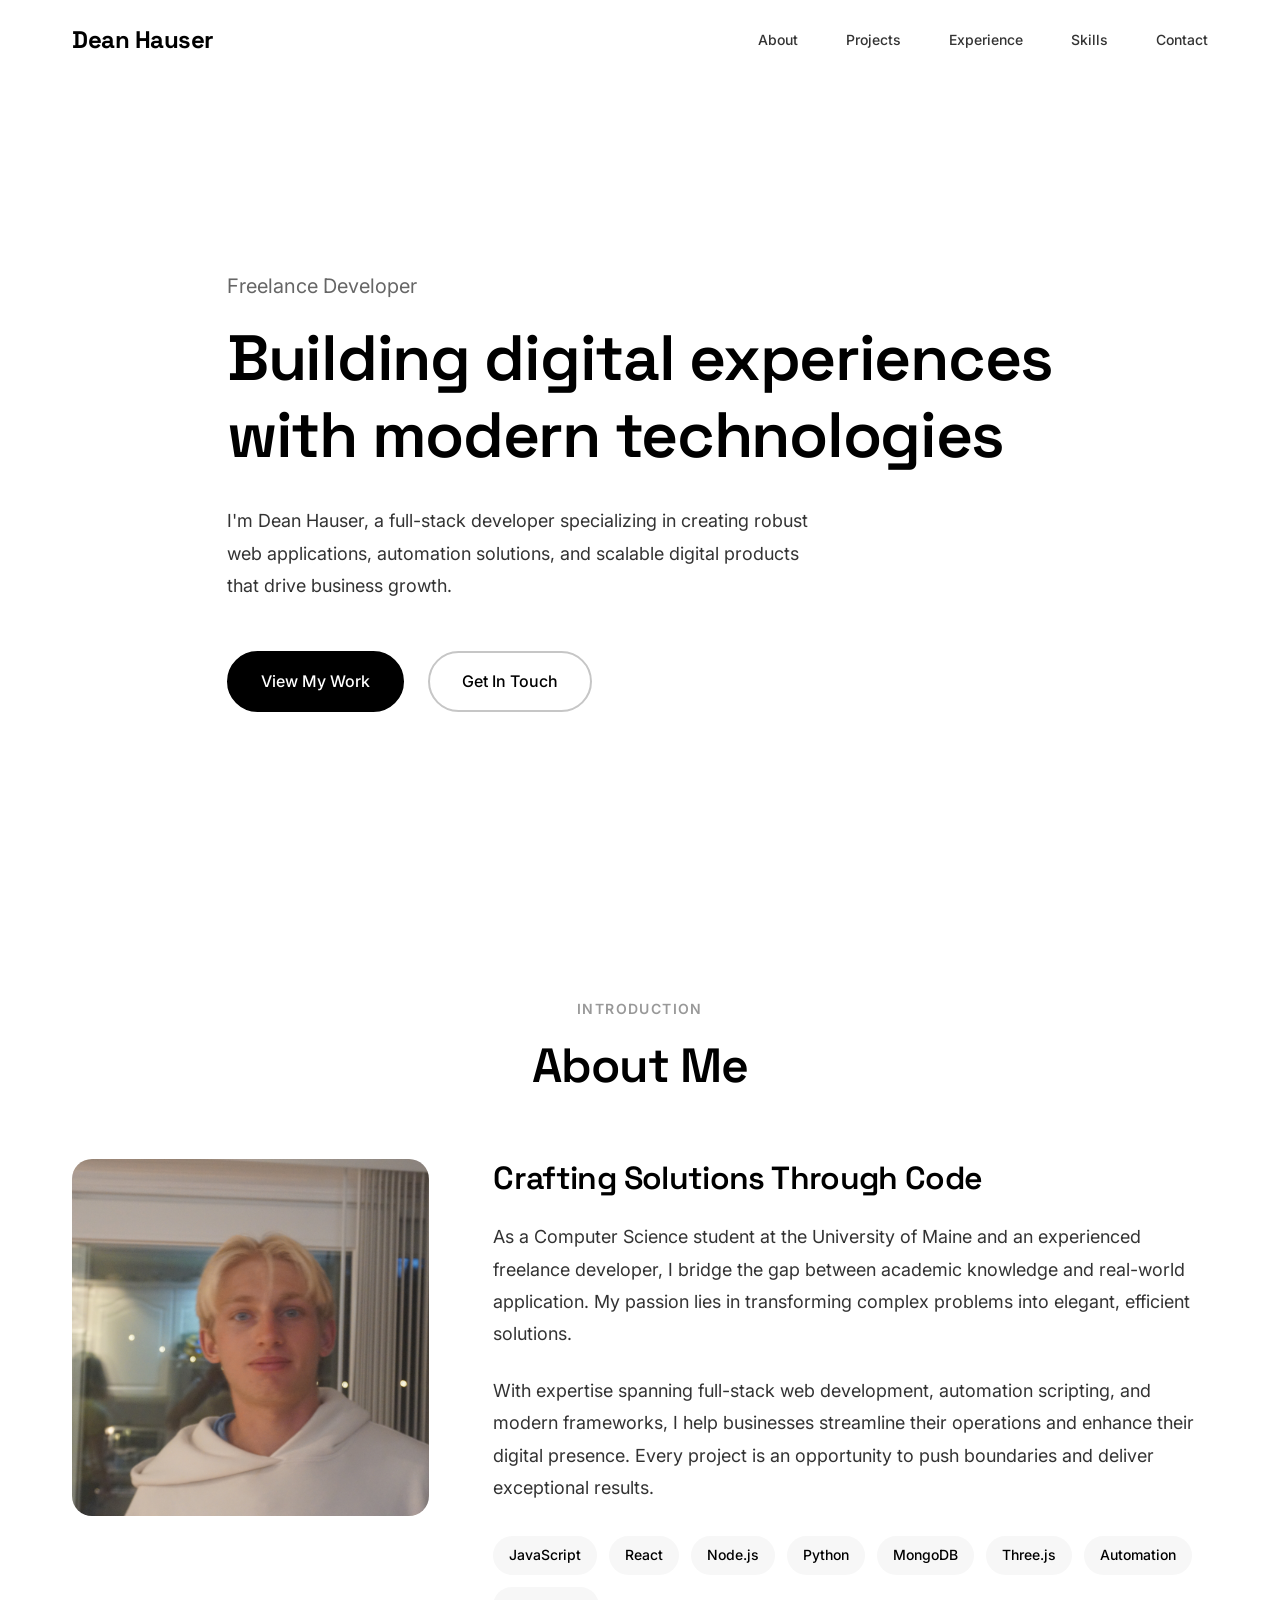
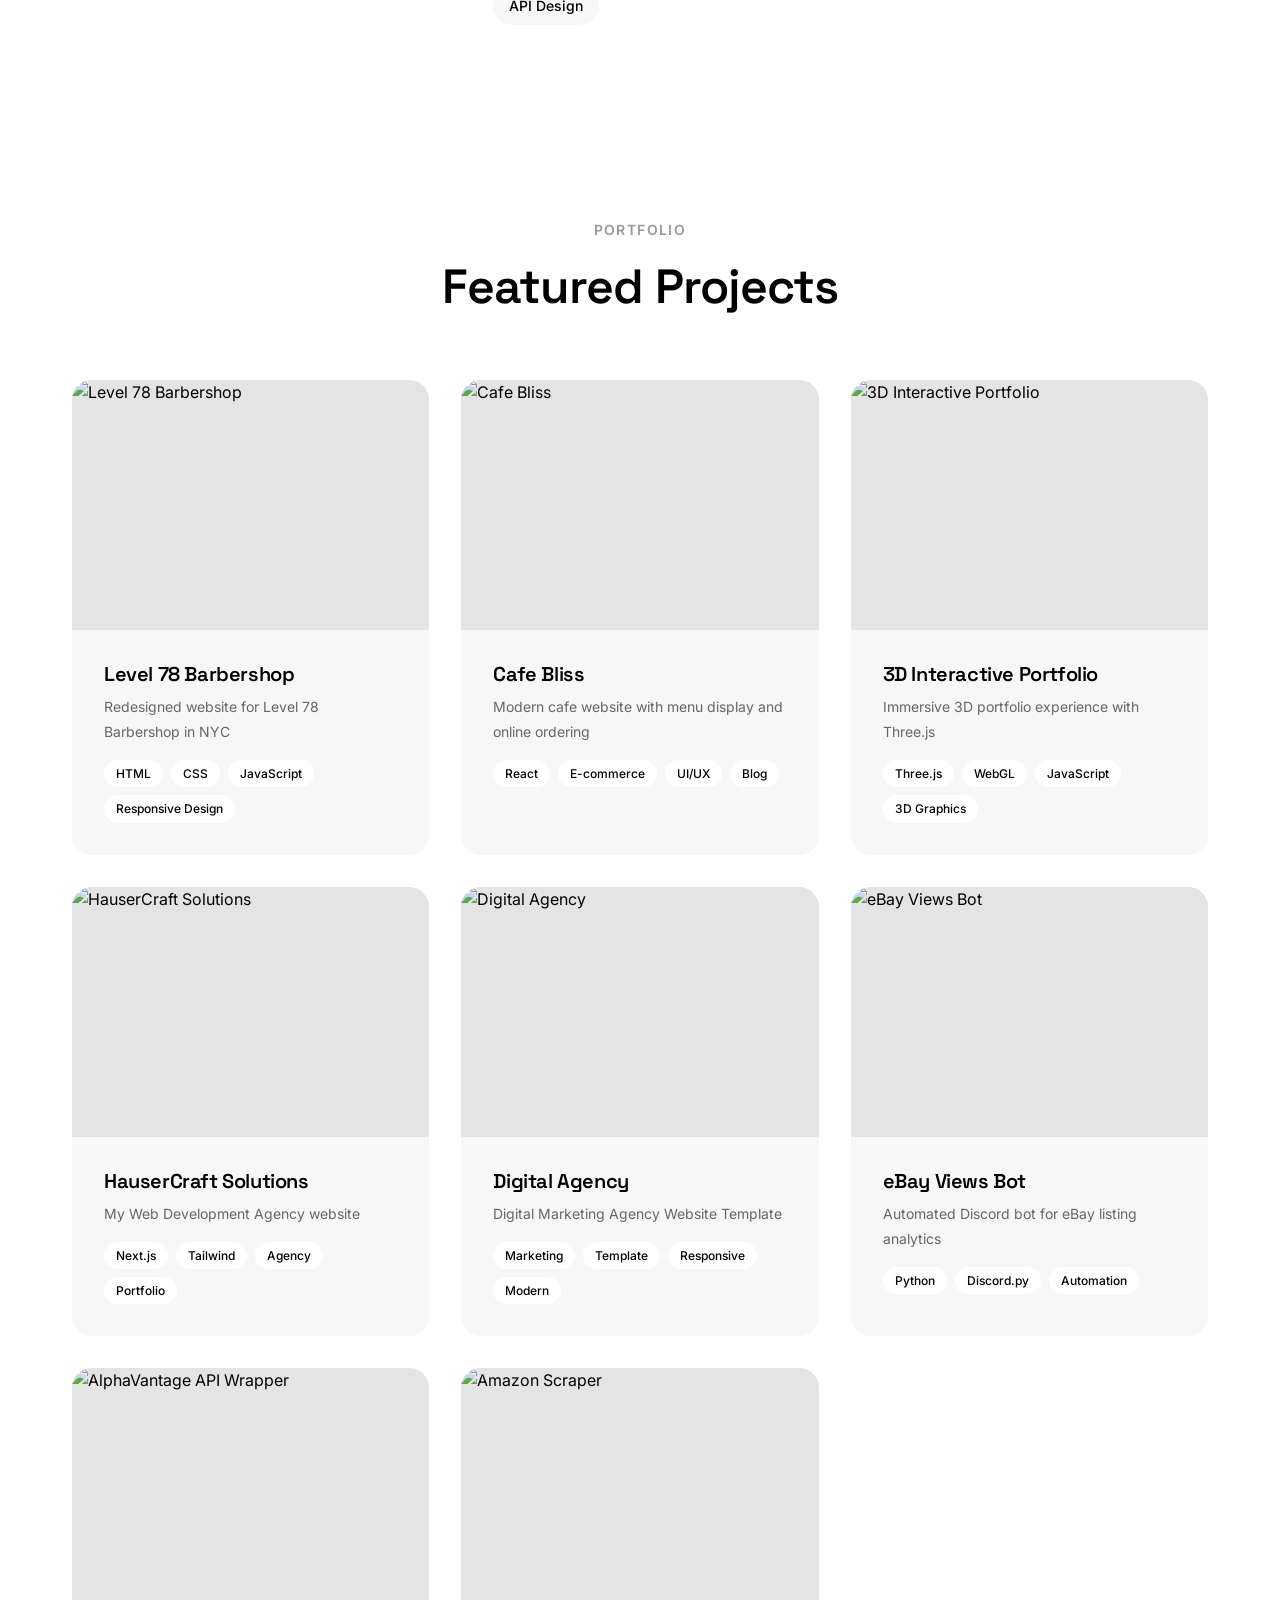
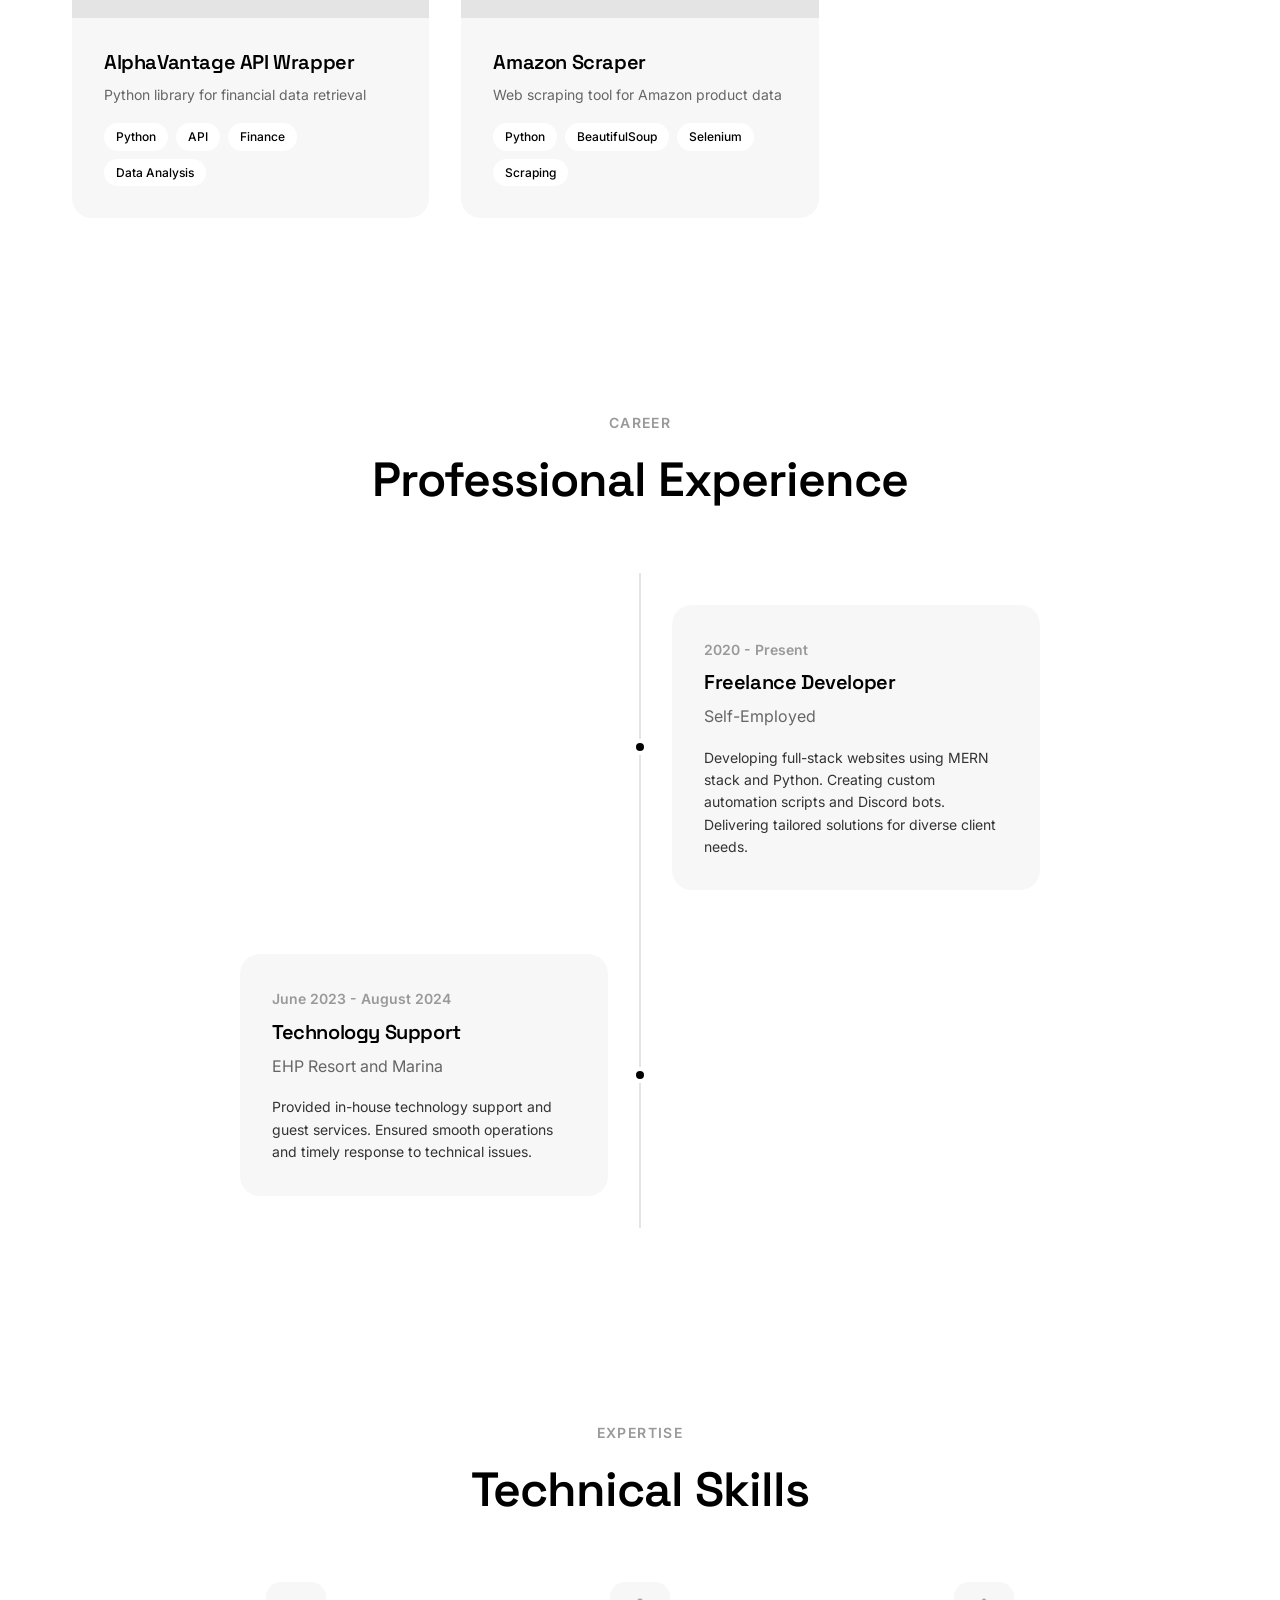
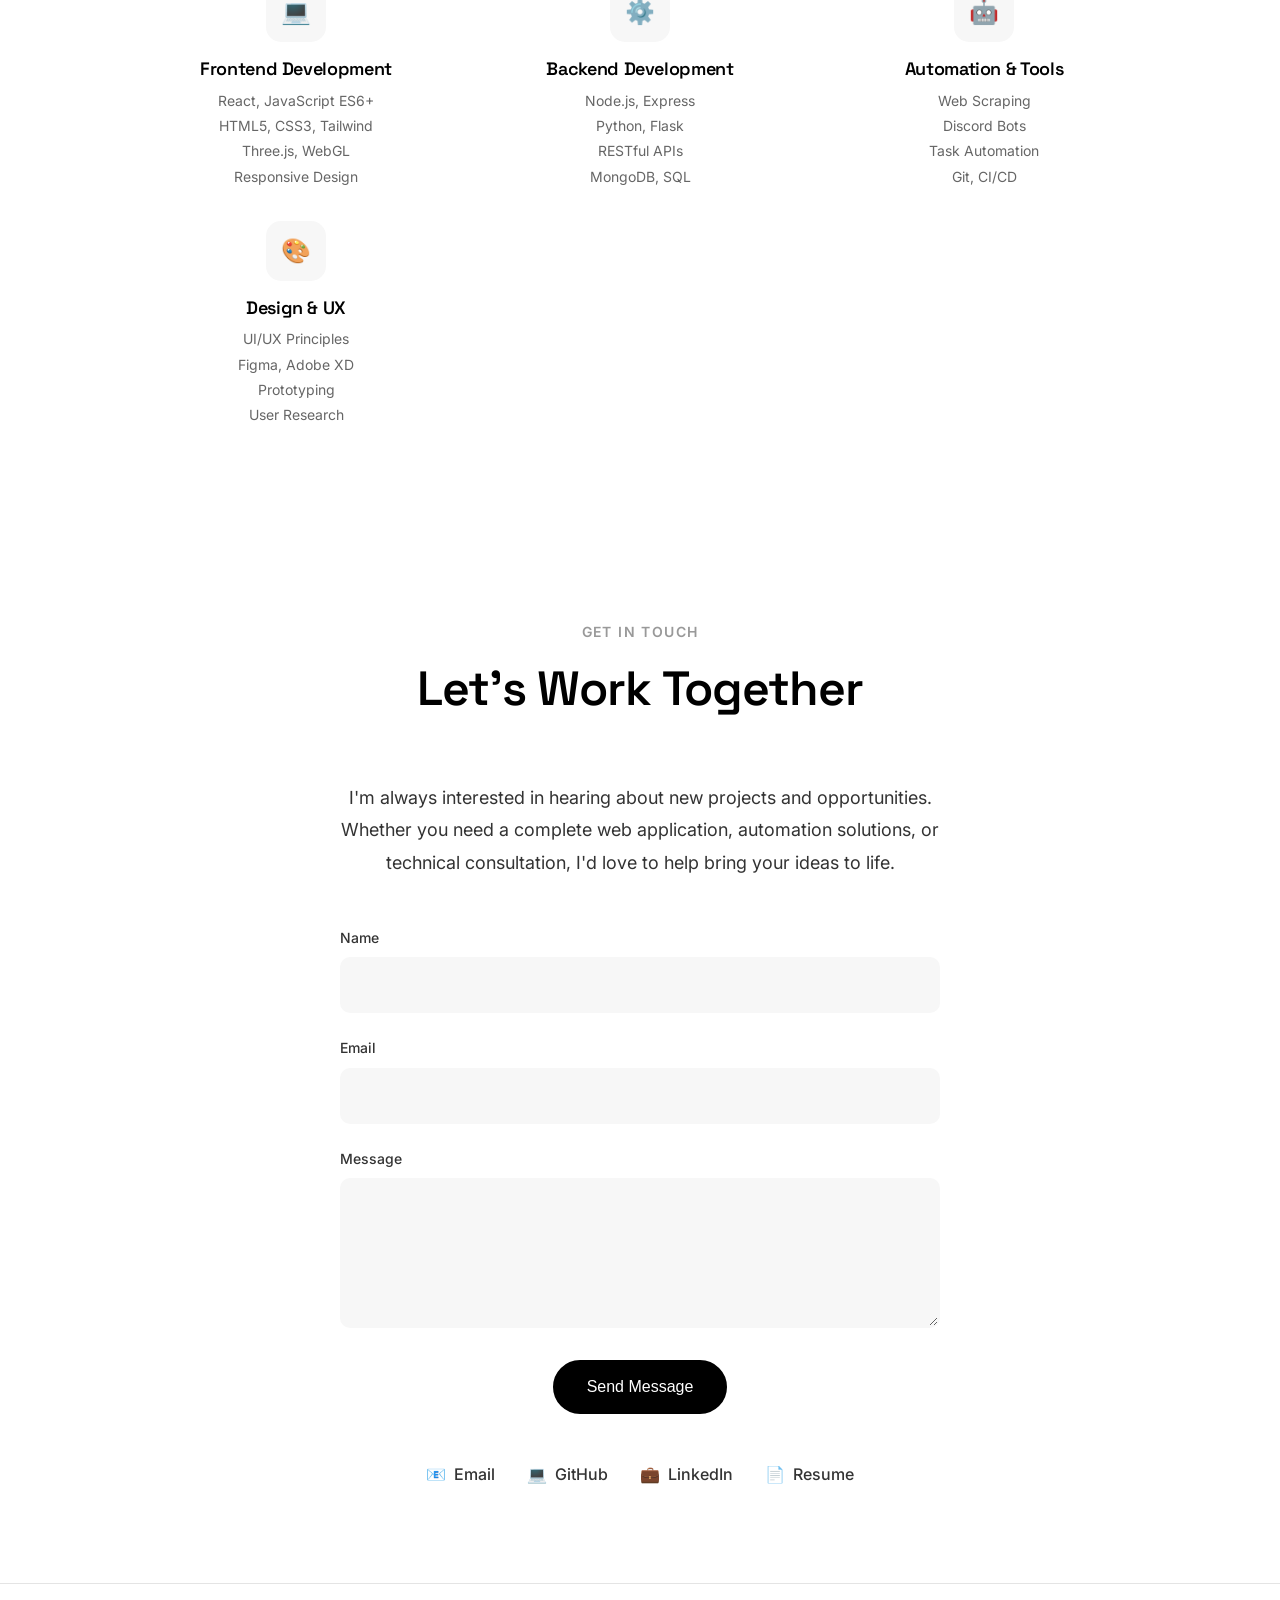
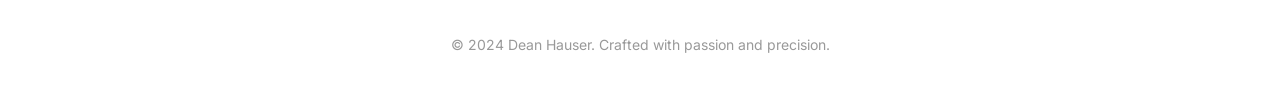
==== index.html @ a4b37ea3 "Update index.html" ====
<!DOCTYPE html>
<html lang="en">
<head>
    <meta charset="UTF-8">
    <meta name="viewport" content="width=device-width, initial-scale=1.0">
    <meta name="description" content="Dean Hauser - Freelance Full-Stack Developer specializing in modern web applications, automation, and scalable solutions">
    <meta name="keywords" content="Dean Hauser, web developer, full-stack, freelance, MERN stack, Python, automation">
    <meta name="author" content="Dean Hauser">
    <meta property="og:title" content="Dean Hauser - Freelance Developer">
    <meta property="og:description" content="Building modern web experiences with cutting-edge technologies">
    <meta property="og:type" content="website">
    <title>Dean Hauser • Freelance Developer</title>
    
    <!-- Fonts -->
    <link rel="preconnect" href="https://fonts.googleapis.com">
    <link rel="preconnect" href="https://fonts.gstatic.com" crossorigin>
    <link href="https://fonts.googleapis.com/css2?family=Inter:wght@400;500;600;700&family=Space+Grotesk:wght@500;600;700&display=swap" rel="stylesheet">
    
    <style>
        /* Reset and Base Styles */
        *, *::before, *::after {
            margin: 0;
            padding: 0;
            box-sizing: border-box;
        }
        
        :root {
            --primary: #000;
            --secondary: #fff;
            --accent: #0066ff;
            --gray-100: #f7f7f7;
            --gray-200: #e4e4e4;
            --gray-300: #c6c6c6;
            --gray-400: #999;
            --gray-500: #666;
            --gray-600: #333;
            --max-width: 1200px;
            --header-height: 80px;
            --ease-out-expo: cubic-bezier(0.19, 1, 0.22, 1);
        }
        
        /* Prevent horizontal scroll */
        html, body {
            overflow-x: hidden;
            max-width: 100%;
        }
        
        html {
            font-size: 16px;
            scroll-behavior: smooth;
            -webkit-font-smoothing: antialiased;
            -moz-osx-font-smoothing: grayscale;
        }
        
        body {
            font-family: 'Inter', -apple-system, BlinkMacSystemFont, 'Segoe UI', sans-serif;
            color: var(--primary);
            background: var(--secondary);
            line-height: 1.6;
            overflow-x: hidden;
        }
        
        /* Typography */
        h1, h2, h3, h4, h5, h6 {
            font-family: 'Space Grotesk', sans-serif;
            font-weight: 600;
            line-height: 1.2;
            letter-spacing: -0.02em;
        }
        
        h1 { font-size: clamp(2.5rem, 5vw, 4rem); }
        h2 { font-size: clamp(2rem, 4vw, 3rem); }
        h3 { font-size: clamp(1.5rem, 3vw, 2rem); }
        
        p {
            font-size: 1.125rem;
            line-height: 1.8;
            color: var(--gray-600);
        }
        
        a {
            color: inherit;
            text-decoration: none;
            transition: all 0.3s var(--ease-out-expo);
        }
        
        /* Container */
        .container {
            max-width: var(--max-width);
            margin: 0 auto;
            padding: 0 2rem;
        }
        
        /* Header */
        header {
            position: fixed;
            top: 0;
            left: 0;
            right: 0;
            height: var(--header-height);
            background: rgba(255, 255, 255, 0.95);
            backdrop-filter: blur(10px);
            -webkit-backdrop-filter: blur(10px);
            z-index: 1000;
            transition: all 0.3s ease;
        }
        
        header.scrolled {
            box-shadow: 0 1px 0 rgba(0, 0, 0, 0.1);
        }
        
        nav {
            height: 100%;
            display: flex;
            align-items: center;
            justify-content: space-between;
        }
        
        .logo {
            font-family: 'Space Grotesk', sans-serif;
            font-size: 1.5rem;
            font-weight: 700;
            letter-spacing: -0.02em;
        }
        
        .nav-links {
            display: flex;
            list-style: none;
            gap: 3rem;
        }
        
        .nav-link {
            font-size: 0.875rem;
            font-weight: 500;
            color: var(--gray-600);
            position: relative;
            padding: 0.5rem 0;
        }
        
        .nav-link::after {
            content: '';
            position: absolute;
            bottom: 0;
            left: 0;
            width: 0;
            height: 2px;
            background: var(--primary);
            transition: width 0.3s var(--ease-out-expo);
        }
        
        .nav-link:hover {
            color: var(--primary);
        }
        
        .nav-link:hover::after {
            width: 100%;
        }
        
        /* Mobile Menu */
        .menu-toggle {
            display: none;
            background: none;
            border: none;
            cursor: pointer;
            padding: 0.5rem;
            z-index: 1001;
        }
        
        .menu-toggle span {
            display: block;
            width: 24px;
            height: 2px;
            background: var(--primary);
            margin: 5px 0;
            transition: all 0.3s ease;
        }
        
        /* Hero Section */
        .hero {
            min-height: 100vh;
            display: flex;
            align-items: center;
            padding: calc(var(--header-height) + 4rem) 0 4rem;
        }
        
        .hero-content {
            width: 100%;
        }
        
        .hero-subtitle {
            font-size: 1.25rem;
            color: var(--gray-500);
            margin-bottom: 1rem;
            opacity: 0;
            transform: translateY(20px);
            animation: fadeInUp 0.8s ease forwards;
        }
        
        .hero-title {
            margin-bottom: 2rem;
            opacity: 0;
            transform: translateY(20px);
            animation: fadeInUp 0.8s ease 0.1s forwards;
        }
        
        .hero-description {
            max-width: 600px;
            margin-bottom: 3rem;
            opacity: 0;
            transform: translateY(20px);
            animation: fadeInUp 0.8s ease 0.2s forwards;
        }
        
        .hero-cta {
            display: flex;
            gap: 1.5rem;
            flex-wrap: wrap;
            opacity: 0;
            transform: translateY(20px);
            animation: fadeInUp 0.8s ease 0.3s forwards;
        }
        
        /* Buttons */
        .btn {
            display: inline-flex;
            align-items: center;
            padding: 1rem 2rem;
            font-size: 1rem;
            font-weight: 500;
            border-radius: 50px;
            transition: all 0.3s var(--ease-out-expo);
            cursor: pointer;
            border: 2px solid transparent;
        }
        
        .btn-primary {
            background: var(--primary);
            color: var(--secondary);
            border-color: var(--primary);
        }
        
        .btn-primary:hover {
            transform: translateY(-2px);
            box-shadow: 0 10px 30px rgba(0, 0, 0, 0.2);
        }
        
        .btn-secondary {
            background: transparent;
            color: var(--primary);
            border-color: var(--gray-300);
        }
        
        .btn-secondary:hover {
            border-color: var(--primary);
            background: var(--primary);
            color: var(--secondary);
        }
        
        /* Section Base */
        section {
            padding: 6rem 0;
        }
        
        .section-header {
            text-align: center;
            margin-bottom: 4rem;
        }
        
        .section-subtitle {
            font-size: 0.875rem;
            font-weight: 600;
            text-transform: uppercase;
            letter-spacing: 0.1em;
            color: var(--gray-400);
            margin-bottom: 1rem;
        }
        
        /* About Section */
        .about-content {
            display: grid;
            grid-template-columns: 1fr 2fr;
            gap: 4rem;
            align-items: start;
        }
        
        .about-image {
            position: relative;
            overflow: hidden;
            border-radius: 20px;
            aspect-ratio: 1;
        }
        
        .about-image img {
            width: 100%;
            height: 100%;
            object-fit: cover;
            transition: transform 0.5s var(--ease-out-expo);
        }
        
        .about-image:hover img {
            transform: scale(1.05);
        }
        
        .about-text h3 {
            margin-bottom: 1.5rem;
        }
        
        .about-text p {
            margin-bottom: 1.5rem;
        }
        
        .about-skills {
            display: flex;
            flex-wrap: wrap;
            gap: 0.75rem;
            margin-top: 2rem;
        }
        
        .skill-tag {
            padding: 0.5rem 1rem;
            background: var(--gray-100);
            border-radius: 25px;
            font-size: 0.875rem;
            font-weight: 500;
            transition: all 0.3s ease;
        }
        
        .skill-tag:hover {
            background: var(--primary);
            color: var(--secondary);
            transform: translateY(-2px);
        }
        
        /* Projects Section */
        .projects-grid {
            display: grid;
            grid-template-columns: repeat(auto-fit, minmax(300px, 1fr));
            gap: 2rem;
            width: 100%;
        }
        
        .project-card {
            background: var(--gray-100);
            border-radius: 20px;
            overflow: hidden;
            transition: all 0.3s var(--ease-out-expo);
            cursor: pointer;
        }
        
        .project-card:hover {
            transform: translateY(-10px);
            box-shadow: 0 20px 40px rgba(0, 0, 0, 0.1);
        }
        
        .project-image {
            position: relative;
            height: 250px;
            overflow: hidden;
            background: var(--gray-200);
        }
        
        .project-image img {
            width: 100%;
            height: 100%;
            object-fit: cover;
            transition: transform 0.5s var(--ease-out-expo);
        }
        
        .project-card:hover .project-image img {
            transform: scale(1.1);
        }
        
        .project-overlay {
            position: absolute;
            inset: 0;
            background: rgba(0, 0, 0, 0.7);
            display: flex;
            align-items: center;
            justify-content: center;
            opacity: 0;
            transition: opacity 0.3s ease;
        }
        
        .project-card:hover .project-overlay {
            opacity: 1;
        }
        
        .project-link {
            padding: 0.75rem 1.5rem;
            background: var(--secondary);
            color: var(--primary);
            border-radius: 25px;
            font-weight: 500;
            transform: translateY(10px);
            transition: transform 0.3s var(--ease-out-expo);
        }
        
        .project-card:hover .project-link {
            transform: translateY(0);
        }
        
        .project-content {
            padding: 2rem;
        }
        
        .project-title {
            font-size: 1.25rem;
            margin-bottom: 0.5rem;
        }
        
        .project-description {
            font-size: 0.875rem;
            color: var(--gray-500);
            margin-bottom: 1rem;
        }
        
        .project-tech {
            display: flex;
            flex-wrap: wrap;
            gap: 0.5rem;
        }
        
        .tech-badge {
            font-size: 0.75rem;
            padding: 0.25rem 0.75rem;
            background: var(--secondary);
            border-radius: 15px;
            font-weight: 500;
        }
        
        /* Experience Timeline */
        .timeline {
            position: relative;
            max-width: 800px;
            margin: 0 auto;
        }
        
        .timeline::before {
            content: '';
            position: absolute;
            left: 50%;
            transform: translateX(-50%);
            width: 2px;
            height: 100%;
            background: var(--gray-200);
        }
        
        .timeline-item {
            position: relative;
            padding: 2rem 0;
        }
        
        .timeline-content {
            background: var(--gray-100);
            padding: 2rem;
            border-radius: 20px;
            width: calc(50% - 2rem);
            position: relative;
        }
        
        .timeline-item:nth-child(odd) .timeline-content {
            margin-left: auto;
        }
        
        .timeline-dot {
            position: absolute;
            width: 16px;
            height: 16px;
            background: var(--primary);
            border: 4px solid var(--secondary);
            border-radius: 50%;
            left: 50%;
            top: 50%;
            transform: translate(-50%, -50%);
            z-index: 1;
        }
        
        .timeline-date {
            font-size: 0.875rem;
            font-weight: 600;
            color: var(--gray-400);
            margin-bottom: 0.5rem;
        }
        
        .timeline-title {
            font-size: 1.25rem;
            margin-bottom: 0.5rem;
        }
        
        .timeline-company {
            font-size: 1rem;
            color: var(--gray-500);
            margin-bottom: 1rem;
        }
        
        .timeline-description {
            font-size: 0.875rem;
            color: var(--gray-600);
            line-height: 1.6;
        }
        
        /* Skills Grid */
        .skills-grid {
            display: grid;
            grid-template-columns: repeat(auto-fit, minmax(250px, 1fr));
            gap: 2rem;
            max-width: 1000px;
            margin: 0 auto;
        }
        
        .skill-category {
            text-align: center;
        }
        
        .skill-icon {
            width: 60px;
            height: 60px;
            margin: 0 auto 1rem;
            background: var(--gray-100);
            border-radius: 15px;
            display: flex;
            align-items: center;
            justify-content: center;
            font-size: 1.5rem;
            transition: all 0.3s ease;
        }
        
        .skill-category:hover .skill-icon {
            background: var(--primary);
            color: var(--secondary);
            transform: scale(1.1);
        }
        
        .skill-name {
            font-size: 1.125rem;
            font-weight: 600;
            margin-bottom: 0.5rem;
        }
        
        .skill-list {
            font-size: 0.875rem;
            color: var(--gray-500);
            line-height: 1.8;
        }
        
        /* Contact Section */
        .contact-content {
            max-width: 600px;
            margin: 0 auto;
            text-align: center;
        }
        
        .contact-form {
            margin-top: 3rem;
        }
        
        .form-group {
            margin-bottom: 1.5rem;
            text-align: left;
        }
        
        .form-label {
            display: block;
            font-size: 0.875rem;
            font-weight: 500;
            margin-bottom: 0.5rem;
            color: var(--gray-600);
        }
        
        .form-input, .form-textarea {
            width: 100%;
            padding: 1rem;
            background: var(--gray-100);
            border: 2px solid transparent;
            border-radius: 10px;
            font-family: inherit;
            font-size: 1rem;
            transition: all 0.3s ease;
            outline: none;
        }
        
        .form-input:focus, .form-textarea:focus {
            border-color: var(--primary);
            background: var(--secondary);
        }
        
        .form-textarea {
            resize: vertical;
            min-height: 150px;
        }
        
        .contact-links {
            display: flex;
            justify-content: center;
            gap: 2rem;
            margin-top: 3rem;
        }
        
        .contact-link {
            display: flex;
            align-items: center;
            gap: 0.5rem;
            font-weight: 500;
            color: var(--gray-600);
        }
        
        .contact-link:hover {
            color: var(--primary);
        }
        
        /* Footer */
        footer {
            padding: 3rem 0;
            text-align: center;
            border-top: 1px solid var(--gray-200);
        }
        
        .footer-text {
            font-size: 0.875rem;
            color: var(--gray-400);
        }
        
        /* Animations */
        @keyframes fadeInUp {
            to {
                opacity: 1;
                transform: translateY(0);
            }
        }
        
        .fade-in {
            opacity: 0;
            transform: translateY(30px);
            transition: all 0.8s var(--ease-out-expo);
        }
        
        .fade-in.visible {
            opacity: 1;
            transform: translateY(0);
        }
        
        /* Loading State */
        .loading {
            display: inline-block;
            width: 20px;
            height: 20px;
            border: 2px solid var(--gray-300);
            border-radius: 50%;
            border-top-color: var(--primary);
            animation: spin 0.8s linear infinite;
        }
        
        @keyframes spin {
            to { transform: rotate(360deg); }
        }
        
        /* Responsive */
        @media (max-width: 768px) {
            .container {
                padding: 0 1rem;
                max-width: 100%;
            }
            
            h1 { font-size: 2rem; }
            h2 { font-size: 1.75rem; }
            h3 { font-size: 1.25rem; }
            p { font-size: 0.95rem; }
            
            .hero {
                padding: calc(var(--header-height) + 2rem) 0 2rem;
            }
            
            .hero-cta {
                flex-direction: column;
                width: 100%;
            }
            
            .btn {
                width: 100%;
                text-align: center;
                justify-content: center;
            }
            
            section {
                padding: 3rem 0;
            }
            
            .nav-links {
                position: fixed;
                top: var(--header-height);
                left: 0;
                right: 0;
                background: var(--secondary);
                flex-direction: column;
                padding: 2rem;
                gap: 1.5rem;
                box-shadow: 0 10px 30px rgba(0, 0, 0, 0.1);
                transform: translateY(-100%);
                opacity: 0;
                visibility: hidden;
                transition: all 0.3s ease;
            }
            
            .nav-links.active {
                transform: translateY(0);
                opacity: 1;
                visibility: visible;
            }
            
            .menu-toggle {
                display: block;
            }
            
            .menu-toggle.active span:nth-child(1) {
                transform: rotate(45deg) translate(5px, 5px);
            }
            
            .menu-toggle.active span:nth-child(2) {
                opacity: 0;
            }
            
            .menu-toggle.active span:nth-child(3) {
                transform: rotate(-45deg) translate(7px, -6px);
            }
            
            .about-content {
                grid-template-columns: 1fr;
                gap: 2rem;
            }
            
            .about-image {
                max-width: 300px;
                margin: 0 auto;
            }
            
            .projects-grid {
                grid-template-columns: 1fr;
                gap: 1.5rem;
            }
            
            .project-content {
                padding: 1.5rem;
            }
            
            .timeline::before {
                left: 0;
            }
            
            .timeline-content {
                width: calc(100% - 2rem);
                margin-left: 2rem;
            }
            
            .timeline-dot {
                left: 0;
            }
            
            .skills-grid {
                grid-template-columns: 1fr;
                gap: 2rem;
            }
            
            .contact-links {
                flex-direction: column;
                gap: 1rem;
            }
        }
        
        /* Print Styles */
        @media print {
            header, .hero-cta, .project-overlay, .menu-toggle {
                display: none;
            }
            
            body {
                color: black;
                background: white;
            }
            
            .project-card, .timeline-content, .skill-icon {
                break-inside: avoid;
            }
        }
    </style>
</head>
<body>
    <!-- Header -->
    <header id="header">
        <nav class="container">
            <a href="#" class="logo">Dean Hauser</a>
            <ul class="nav-links" id="navLinks">
                <li><a href="#about" class="nav-link">About</a></li>
                <li><a href="#projects" class="nav-link">Projects</a></li>
                <li><a href="#experience" class="nav-link">Experience</a></li>
                <li><a href="#skills" class="nav-link">Skills</a></li>
                <li><a href="#contact" class="nav-link">Contact</a></li>
            </ul>
            <button class="menu-toggle" id="menuToggle">
                <span></span>
                <span></span>
                <span></span>
            </button>
        </nav>
    </header>

    <!-- Hero Section -->
    <section class="hero">
        <div class="container">
            <div class="hero-content">
                <p class="hero-subtitle">Freelance Developer</p>
                <h1 class="hero-title">Building digital experiences<br>with modern technologies</h1>
                <p class="hero-description">
                    I'm Dean Hauser, a full-stack developer specializing in creating robust web applications, 
                    automation solutions, and scalable digital products that drive business growth.
                </p>
                <div class="hero-cta">
                    <a href="#projects" class="btn btn-primary">View My Work</a>
                    <a href="#contact" class="btn btn-secondary">Get In Touch</a>
                </div>
            </div>
        </div>
    </section>

    <!-- About Section -->
    <section id="about" class="fade-in">
        <div class="container">
            <div class="section-header">
                <p class="section-subtitle">Introduction</p>
                <h2>About Me</h2>
            </div>
            <div class="about-content">
                <div class="about-image">
                    <img src="person.jpg" alt="Dean Hauser" loading="lazy">
                </div>
                <div class="about-text">
                    <h3>Crafting Solutions Through Code</h3>
                    <p>
                        As a Computer Science student at the University of Maine and an experienced freelance developer, 
                        I bridge the gap between academic knowledge and real-world application. My passion lies in 
                        transforming complex problems into elegant, efficient solutions.
                    </p>
                    <p>
                        With expertise spanning full-stack web development, automation scripting, and modern frameworks, 
                        I help businesses streamline their operations and enhance their digital presence. Every project 
                        is an opportunity to push boundaries and deliver exceptional results.
                    </p>
                    <div class="about-skills">
                        <span class="skill-tag">JavaScript</span>
                        <span class="skill-tag">React</span>
                        <span class="skill-tag">Node.js</span>
                        <span class="skill-tag">Python</span>
                        <span class="skill-tag">MongoDB</span>
                        <span class="skill-tag">Three.js</span>
                        <span class="skill-tag">Automation</span>
                        <span class="skill-tag">API Design</span>
                    </div>
                </div>
            </div>
        </div>
    </section>

    <!-- Projects Section -->
    <section id="projects" class="fade-in">
        <div class="container">
            <div class="section-header">
                <p class="section-subtitle">Portfolio</p>
                <h2>Featured Projects</h2>
            </div>
            <div class="projects-grid" id="projectsGrid">
                <!-- Projects will be dynamically loaded here -->
            </div>
        </div>
    </section>

    <!-- Experience Section -->
    <section id="experience" class="fade-in">
        <div class="container">
            <div class="section-header">
                <p class="section-subtitle">Career</p>
                <h2>Professional Experience</h2>
            </div>
            <div class="timeline" id="timeline">
                <!-- Timeline items will be dynamically loaded here -->
            </div>
        </div>
    </section>

    <!-- Skills Section -->
    <section id="skills" class="fade-in">
        <div class="container">
            <div class="section-header">
                <p class="section-subtitle">Expertise</p>
                <h2>Technical Skills</h2>
            </div>
            <div class="skills-grid">
                <div class="skill-category">
                    <div class="skill-icon">💻</div>
                    <h3 class="skill-name">Frontend Development</h3>
                    <p class="skill-list">
                        React, JavaScript ES6+<br>
                        HTML5, CSS3, Tailwind<br>
                        Three.js, WebGL<br>
                        Responsive Design
                    </p>
                </div>
                <div class="skill-category">
                    <div class="skill-icon">⚙️</div>
                    <h3 class="skill-name">Backend Development</h3>
                    <p class="skill-list">
                        Node.js, Express<br>
                        Python, Flask<br>
                        RESTful APIs<br>
                        MongoDB, SQL
                    </p>
                </div>
                <div class="skill-category">
                    <div class="skill-icon">🤖</div>
                    <h3 class="skill-name">Automation & Tools</h3>
                    <p class="skill-list">
                        Web Scraping<br>
                        Discord Bots<br>
                        Task Automation<br>
                        Git, CI/CD
                    </p>
                </div>
                <div class="skill-category">
                    <div class="skill-icon">🎨</div>
                    <h3 class="skill-name">Design & UX</h3>
                    <p class="skill-list">
                        UI/UX Principles<br>
                        Figma, Adobe XD<br>
                        Prototyping<br>
                        User Research
                    </p>
                </div>
            </div>
        </div>
    </section>

    <!-- Contact Section -->
    <section id="contact" class="fade-in">
        <div class="container">
            <div class="section-header">
                <p class="section-subtitle">Get In Touch</p>
                <h2>Let's Work Together</h2>
            </div>
            <div class="contact-content">
                <p>
                    I'm always interested in hearing about new projects and opportunities. 
                    Whether you need a complete web application, automation solutions, or 
                    technical consultation, I'd love to help bring your ideas to life.
                </p>                <form class="contact-form" id="contactForm" action="https://api.web3forms.com/submit" method="POST">
                    <input type="hidden" name="access_key" value="8ca4abe5-035d-40f5-823b-603497dd1db6">
                    <input type="hidden" name="subject" value="Dean Hauser Contact Form Submission">
                    <input type="hidden" name="from_name" value="Dean Hauser Portfolio Website">
                    <input type="checkbox" name="botcheck" class="hidden" style="display: none;">
                    
                    <div class="form-group">
                        <label for="name" class="form-label">Name</label>
                        <input type="text" id="name" name="name" class="form-input" required>
                    </div>
                    <div class="form-group">
                        <label for="email" class="form-label">Email</label>
                        <input type="email" id="email" name="email" class="form-input" required>
                    </div>
                    <div class="form-group">
                        <label for="message" class="form-label">Message</label>
                        <textarea id="message" name="message" class="form-textarea" required></textarea>
                    </div>
                    <div class="h-captcha" data-captcha="true"></div>
                    <button type="submit" class="btn btn-primary" id="submitBtn">
                        <span id="btnText">Send Message</span>
                        <span id="btnLoading" class="loading" style="display: none;"></span>
                    </button>
                    <div id="form-status" class="form-status" style="display: none; margin-top: 1rem; padding: 1rem; border-radius: 8px; text-align: center;"></div>
                </form>
                <div class="contact-links">
                    <a href="mailto:deanhauser10@gmail.com" class="contact-link">
                        <span>📧</span> Email
                    </a>
                    <a href="https://github.com/IzziCooki" target="_blank" class="contact-link">
                        <span>💻</span> GitHub
                    </a>
                    <a href="https://www.linkedin.com/in/dean-hauser-813b10244" target="_blank" class="contact-link">
                        <span>💼</span> LinkedIn
                    </a>
                    <a href="/resume.pdf" class="contact-link" target="_blank">
                        <span>📄</span> Resume
                    </a>
                </div>
            </div>
        </div>
    </section>

    <!-- Footer -->
    <footer>
        <div class="container">
            <p class="footer-text">© 2024 Dean Hauser. Crafted with passion and precision.</p>
        </div>
    </footer>    <script src="https://web3forms.com/client/script.js" async defer></script>
    <script src="https://js.hcaptcha.com/1.0/api.js" async defer></script>
    <script>
        // Data
        const projectsData = [
            {
                title: "Level 78 Barbershop",
                description: "Redesigned website for Level 78 Barbershop in NYC",
                image: "https://img1.wsimg.com/isteam/ip/3d27f00d-0faf-400b-9e7d-8e11d3842896/fb_183143192455787_1440x1440.jpg/:/cr=t:0%25,l:0%25,w:100%25,h:100%25/rs=w:1342,cg=true",
                link: "http://level78barber.com/",
                tech: ["HTML", "CSS", "JavaScript", "Responsive Design"]
            },
            {
                title: "Cafe Bliss",
                description: "Modern cafe website with menu display and online ordering",
                image: "https://i.postimg.cc/kXsX2Y8M/cafe-bliss-page.png",
                link: "https://cafe-bliss.w3spaces.com",
                tech: ["React", "E-commerce", "UI/UX", "Blog"]
            },
            {
                title: "3D Interactive Portfolio",
                description: "Immersive 3D portfolio experience with Three.js",
                image: "https://i.postimg.cc/htG4T8bL/3dportfolio.png",
                link: "https://deanhauser3dportfolio.w3spaces.com",
                tech: ["Three.js", "WebGL", "JavaScript", "3D Graphics"]
            },
            {
                title: "HauserCraft Solutions",
                description: "My Web Development Agency website",
                image: "https://i.postimg.cc/Qtcjhfh3/hauser-craft-page.png",
                link: "https://hauser.pages.dev/",
                tech: ["Next.js", "Tailwind", "Agency", "Portfolio"]
            },
            {
                title: "Digital Agency",
                description: "Digital Marketing Agency Website Template",
                image: "https://i.postimg.cc/wBC9CCK2/hauser-designs.png",
                link: "http://hauser-designs.w3spaces.com",
                tech: ["Marketing", "Template", "Responsive", "Modern"]
            },
            {
                title: "eBay Views Bot",
                description: "Automated Discord bot for eBay listing analytics",
                image: "https://opengraph.githubassets.com/1/IzziCooki/EbayViewsBot",
                link: "https://github.com/IzziCooki/EbayViewsBot",
                tech: ["Python", "Discord.py", "Automation"]
            },
            {
                title: "AlphaVantage API Wrapper",
                description: "Python library for financial data retrieval",
                image: "https://opengraph.githubassets.com/1/IzziCooki/AlphaVAPI",
                link: "https://github.com/IzziCooki/AlphaVAPI",
                tech: ["Python", "API", "Finance", "Data Analysis"]
            },
            {
                title: "Amazon Scraper",
                description: "Web scraping tool for Amazon product data",
                image: "https://opengraph.githubassets.com/1/IzziCooki/amazon-scraping",
                link: "https://github.com/IzziCooki/amazon-scraping",
                tech: ["Python", "BeautifulSoup", "Selenium", "Scraping"]
            }
        ];

        const experienceData = [
            {
                title: "Freelance Developer",
                company: "Self-Employed",
                date: "2020 - Present",
                description: "Developing full-stack websites using MERN stack and Python. Creating custom automation scripts and Discord bots. Delivering tailored solutions for diverse client needs."
            },
            {
                title: "Technology Support",
                company: "EHP Resort and Marina",
                date: "June 2023 - August 2024",
                description: "Provided in-house technology support and guest services. Ensured smooth operations and timely response to technical issues."
            }
        ];

        // Mobile Menu Toggle
        const menuToggle = document.getElementById('menuToggle');
        const navLinks = document.getElementById('navLinks');

        menuToggle.addEventListener('click', () => {
            menuToggle.classList.toggle('active');
            navLinks.classList.toggle('active');
        });

        // Close mobile menu when clicking a link
        document.querySelectorAll('.nav-link').forEach(link => {
            link.addEventListener('click', () => {
                menuToggle.classList.remove('active');
                navLinks.classList.remove('active');
            });
        });

        // Header scroll effect
        let lastScroll = 0;
        window.addEventListener('scroll', () => {
            const header = document.getElementById('header');
            const currentScroll = window.pageYOffset;

            if (currentScroll > 50) {
                header.classList.add('scrolled');
            } else {
                header.classList.remove('scrolled');
            }

            lastScroll = currentScroll;
        });

        // Smooth scrolling for anchor links
        document.querySelectorAll('a[href^="#"]').forEach(anchor => {
            anchor.addEventListener('click', function (e) {
                e.preventDefault();
                const target = document.querySelector(this.getAttribute('href'));
                if (target) {
                    target.scrollIntoView({
                        behavior: 'smooth',
                        block: 'start'
                    });
                }
            });
        });

        // Intersection Observer for fade-in animations
        const observerOptions = {
            threshold: 0.1,
            rootMargin: '0px 0px -50px 0px'
        };

        const observer = new IntersectionObserver((entries) => {
            entries.forEach(entry => {
                if (entry.isIntersecting) {
                    entry.target.classList.add('visible');
                }
            });
        }, observerOptions);

        document.querySelectorAll('.fade-in').forEach(el => {
            observer.observe(el);
        });

        // Load projects
        function loadProjects() {
            const projectsGrid = document.getElementById('projectsGrid');
            
            projectsData.forEach((project, index) => {
                const projectCard = document.createElement('div');
                projectCard.className = 'project-card';
                projectCard.style.animationDelay = `${index * 0.1}s`;
                
                projectCard.innerHTML = `
                    <div class="project-image">
                        <img src="${project.image}" alt="${project.title}" loading="lazy">
                        <div class="project-overlay">
                            <a href="${project.link}" target="_blank" class="project-link">View Project</a>
                        </div>
                    </div>
                    <div class="project-content">
                        <h3 class="project-title">${project.title}</h3>
                        <p class="project-description">${project.description}</p>
                        <div class="project-tech">
                            ${project.tech.map(tech => `<span class="tech-badge">${tech}</span>`).join('')}
                        </div>
                    </div>
                `;
                
                projectsGrid.appendChild(projectCard);
            });
        }

        // Load experience timeline
        function loadExperience() {
            const timeline = document.getElementById('timeline');
            
            experienceData.forEach((exp, index) => {
                const timelineItem = document.createElement('div');
                timelineItem.className = 'timeline-item';
                
                timelineItem.innerHTML = `
                    <div class="timeline-dot"></div>
                    <div class="timeline-content">
                        <p class="timeline-date">${exp.date}</p>
                        <h3 class="timeline-title">${exp.title}</h3>
                        <p class="timeline-company">${exp.company}</p>
                        <p class="timeline-description">${exp.description}</p>
                    </div>
                `;
                
                timeline.appendChild(timelineItem);
            });
        }

        // Contact form handling
        const contactForm = document.getElementById('contactForm');
        const submitBtn = document.getElementById('submitBtn');
        const btnText = document.getElementById('btnText');
        const btnLoading = document.getElementById('btnLoading');
        const formStatus = document.getElementById('form-status');

        contactForm.addEventListener('submit', async (e) => {
            e.preventDefault();
            
            // Show loading state
            btnText.style.display = 'none';
            btnLoading.style.display = 'inline-block';
            submitBtn.disabled = true;
            
            // Get form data
            const formData = new FormData(contactForm);
            
            try {
                const response = await fetch(contactForm.action, {
                    method: 'POST',
                    body: formData
                });
                
                const data = await response.json();
                
                if (data.success) {
                    // Success
                    formStatus.style.display = 'block';
                    formStatus.style.backgroundColor = '#10b981';
                    formStatus.style.color = 'white';
                    formStatus.textContent = 'Thank you for your message! I\'ll get back to you soon.';
                    contactForm.reset();
                } else {
                    throw new Error('Form submission failed');
                }
            } catch (error) {
                // Error
                formStatus.style.display = 'block';
                formStatus.style.backgroundColor = '#ef4444';
                formStatus.style.color = 'white';
                formStatus.textContent = 'Sorry, there was an error sending your message. Please try again.';
            } finally {
                // Reset button state
                btnText.style.display = 'inline';
                btnLoading.style.display = 'none';
                submitBtn.disabled = false;
                
                // Hide status message after 5 seconds
                setTimeout(() => {
                    formStatus.style.display = 'none';
                }, 5000);
            }
        });

        // Initialize
        document.addEventListener('DOMContentLoaded', () => {
            loadProjects();
            loadExperience();
            
            // Add staggered animations to skill categories
            document.querySelectorAll('.skill-category').forEach((skill, index) => {
                skill.style.animationDelay = `${index * 0.1}s`;
                skill.classList.add('fade-in');
                observer.observe(skill);
            });
            
            // Add animations to timeline items
            setTimeout(() => {
                document.querySelectorAll('.timeline-item').forEach((item, index) => {
                    item.style.animationDelay = `${index * 0.2}s`;
                    item.classList.add('fade-in');
                    observer.observe(item);
                });
            }, 100);
        });

        // Lazy load images
        if ('loading' in HTMLImageElement.prototype) {
            const images = document.querySelectorAll('img[loading="lazy"]');
            images.forEach(img => {
                img.src = img.src;
            });
        } else {
            // Fallback for browsers that don't support lazy loading
            const script = document.createElement('script');
            script.src = 'https://cdnjs.cloudflare.com/ajax/libs/lazysizes/5.3.2/lazysizes.min.js';
            document.body.appendChild(script);
        }
    </script>
</body>
</html>
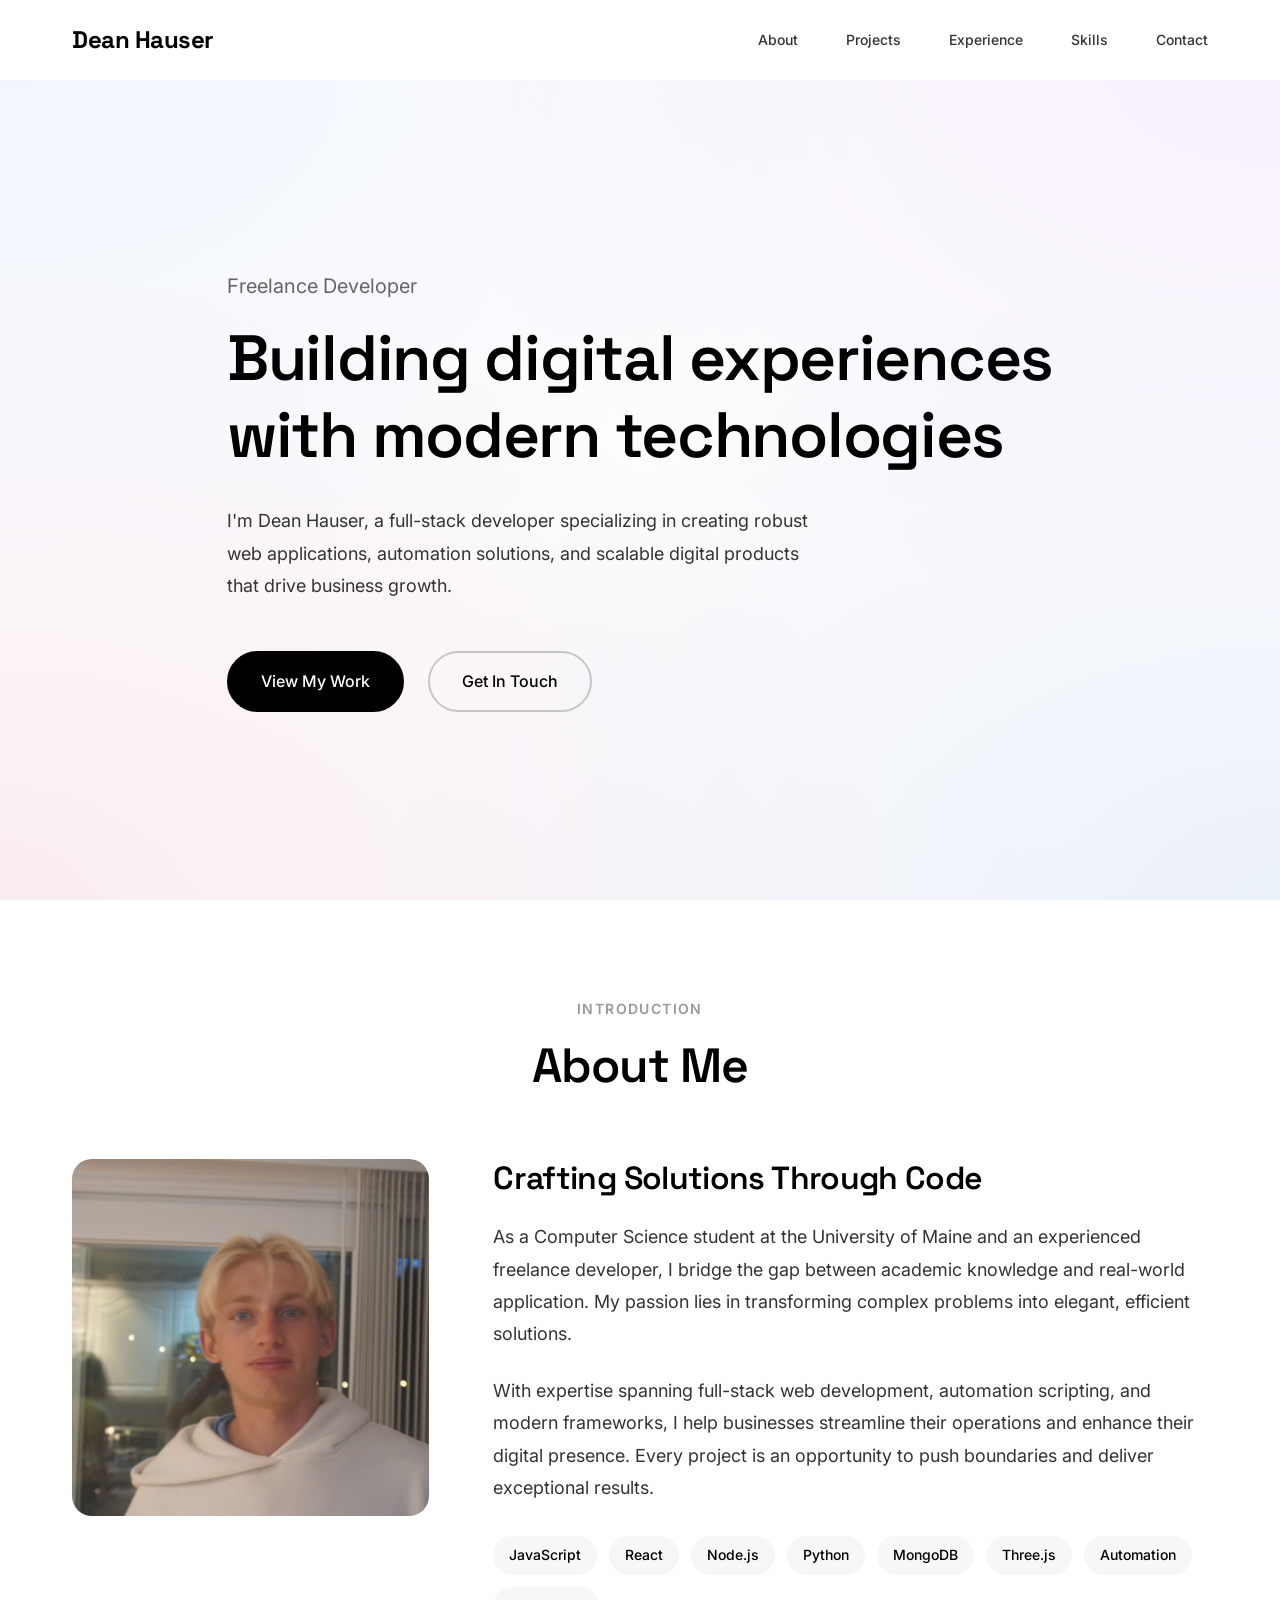
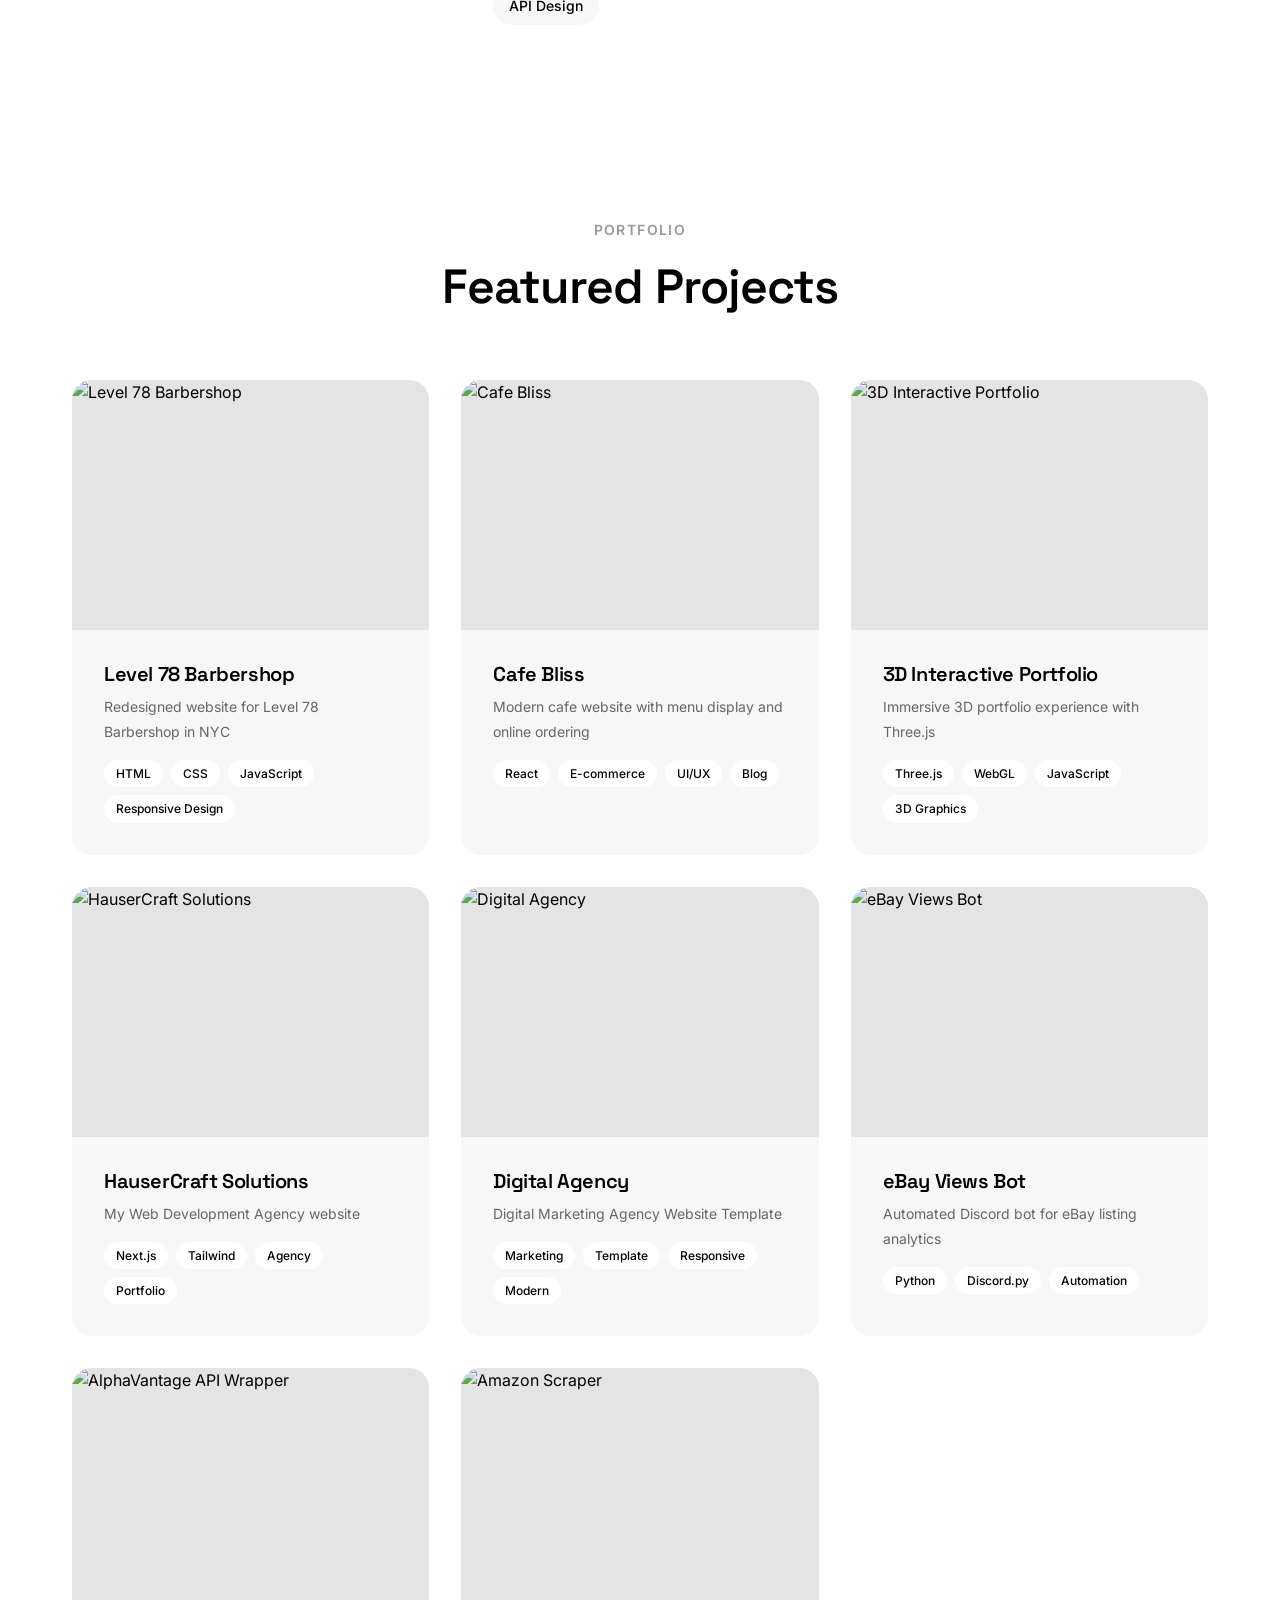
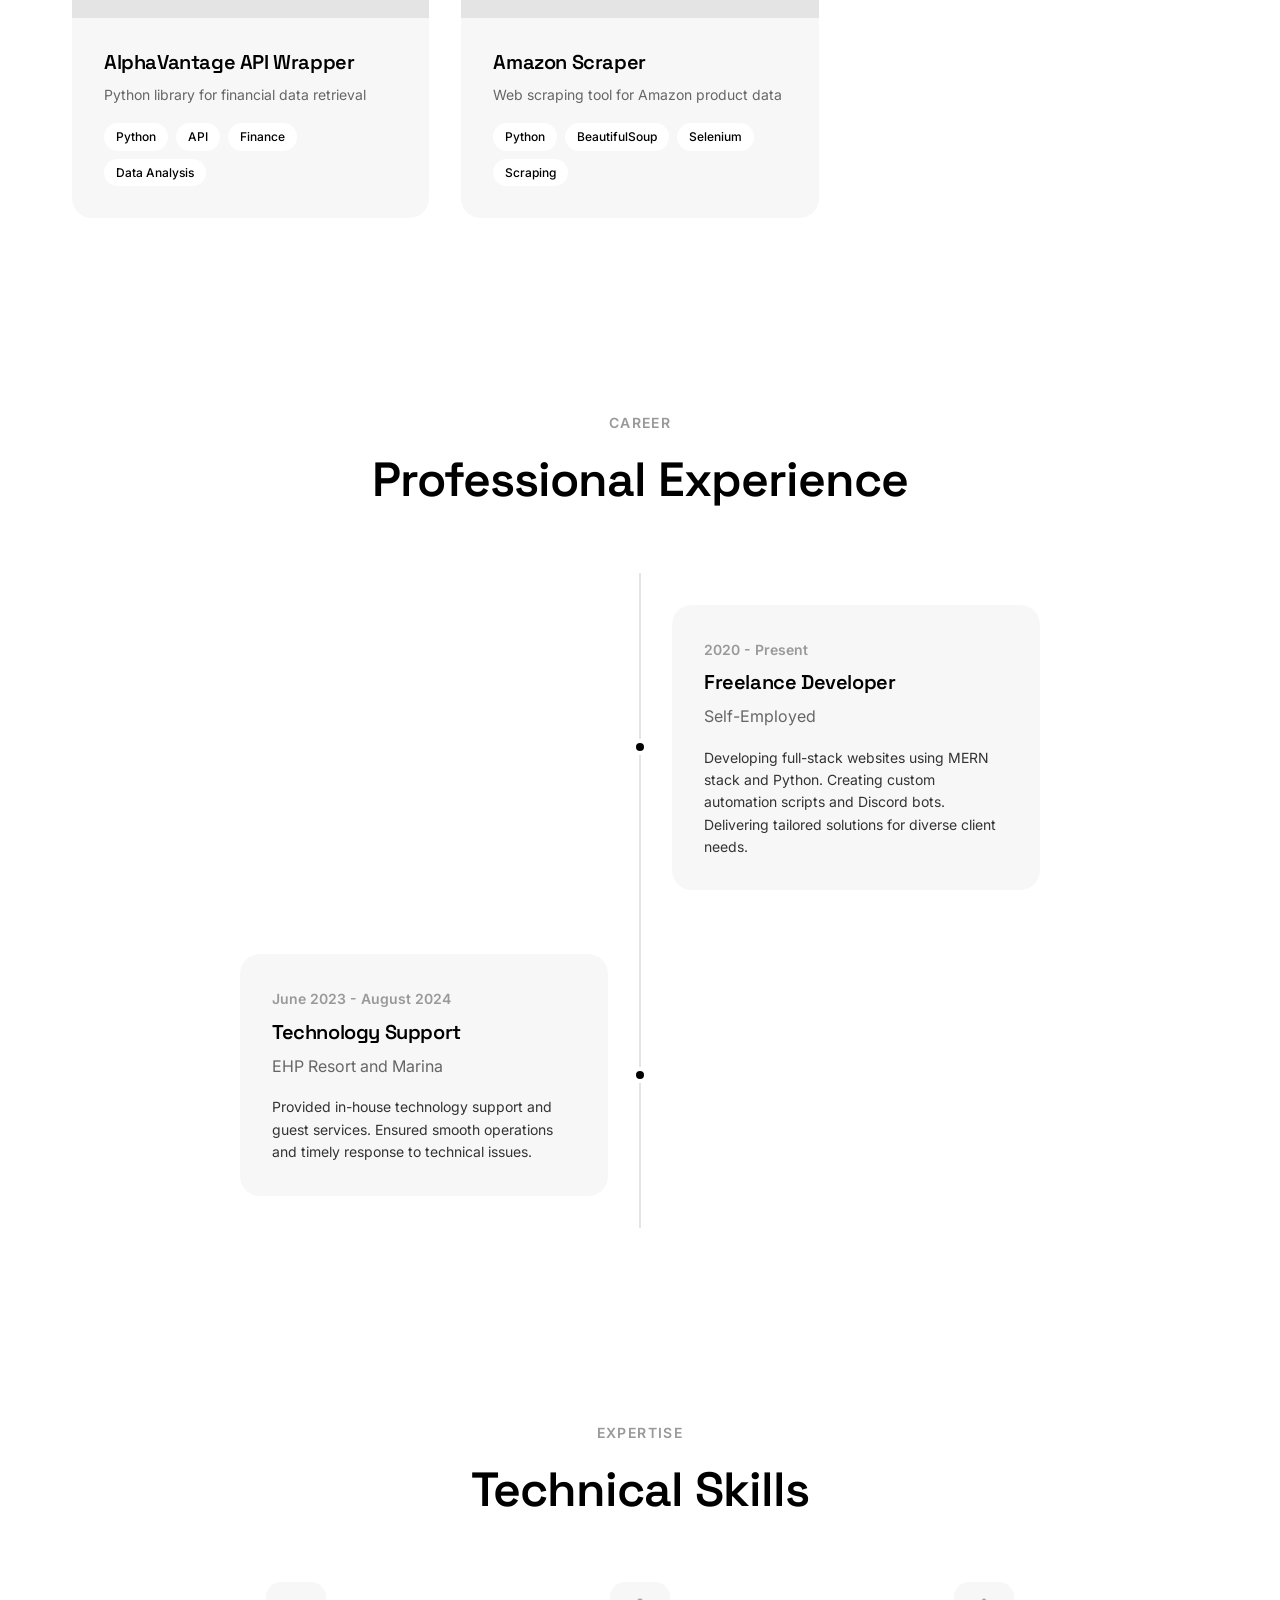
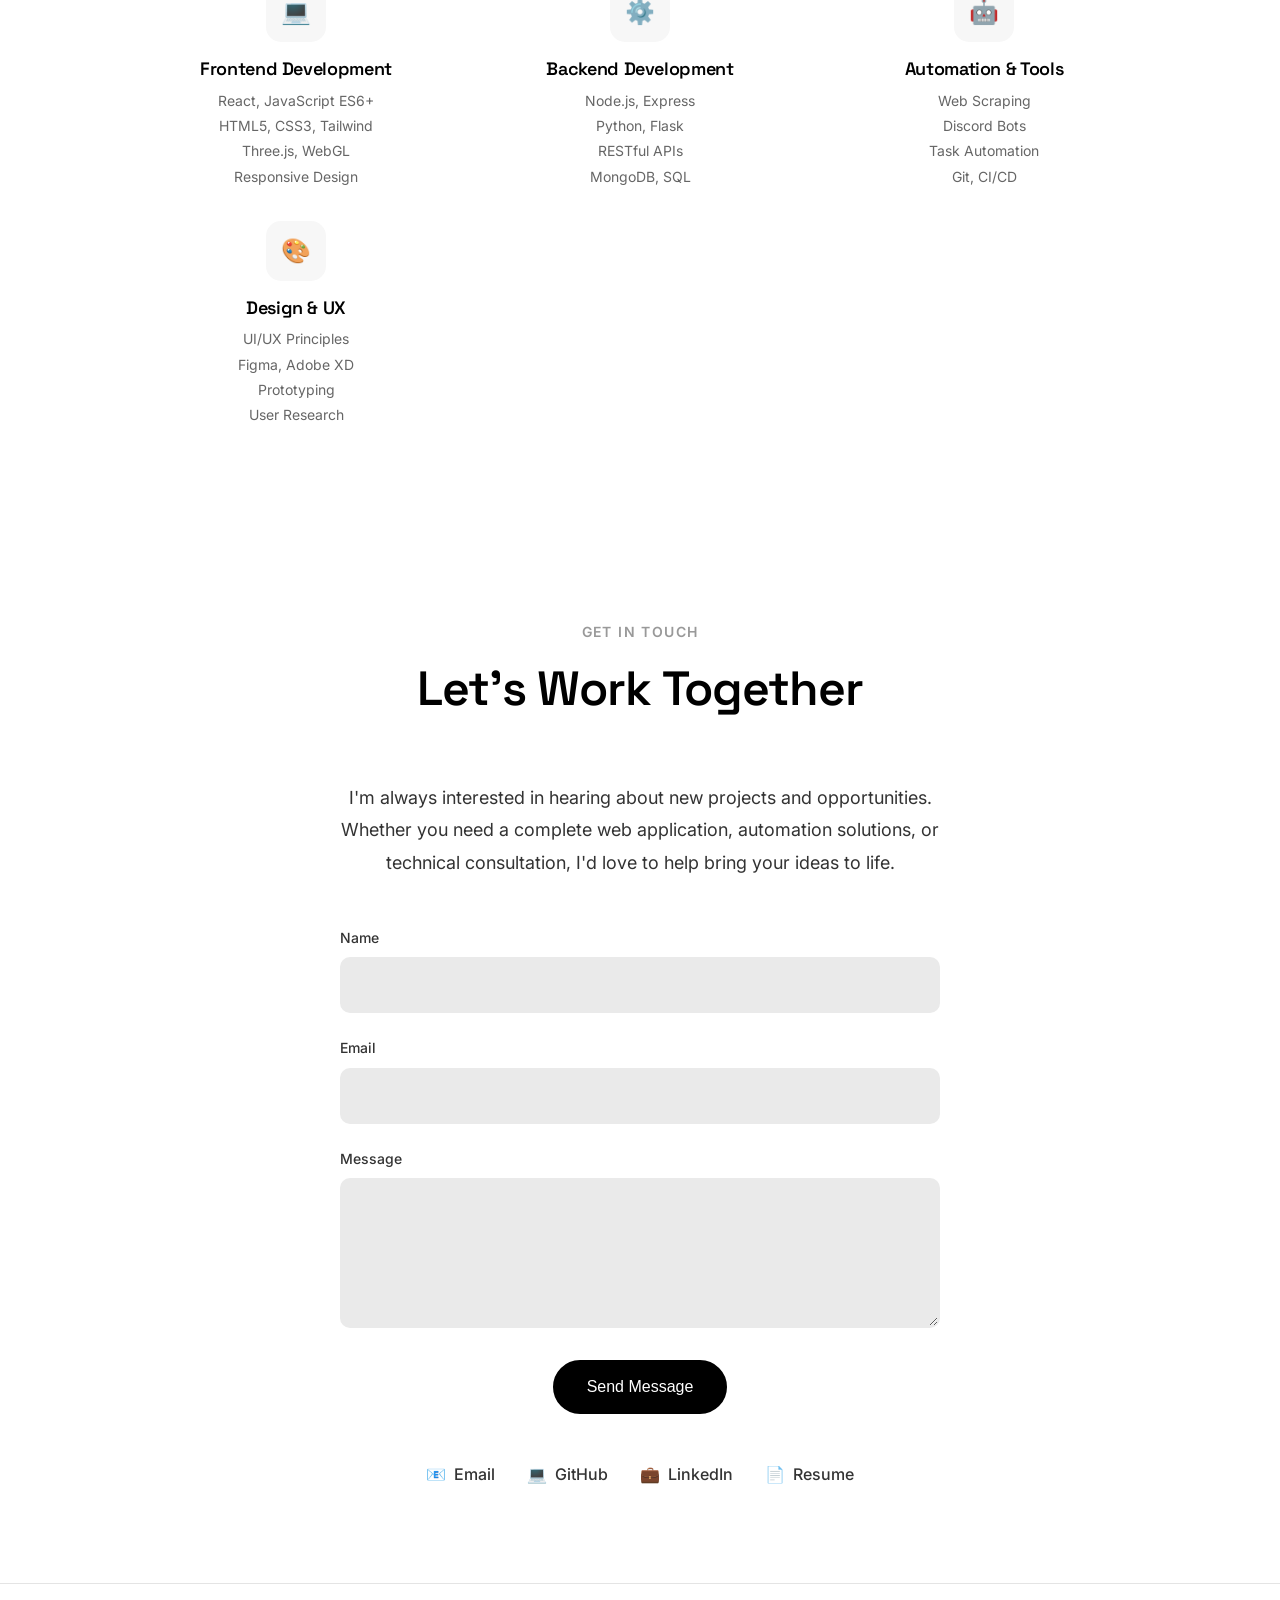
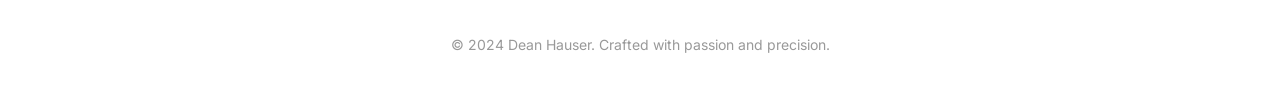
==== commit b8b85f17: "Update index.html" ====
--- a/index.html
+++ b/index.html
@@ -60,6 +60,24 @@
             overflow-x: hidden;
         }
         
+        /* Sophisticated Background Gradient */
+        body::before {
+            content: '';
+            position: fixed;
+            top: 0;
+            left: 0;
+            right: 0;
+            bottom: 0;
+            background: 
+                radial-gradient(ellipse at top left, rgba(59, 130, 246, 0.08) 0%, transparent 50%),
+                radial-gradient(ellipse at top right, rgba(147, 51, 234, 0.08) 0%, transparent 50%),
+                radial-gradient(ellipse at bottom left, rgba(236, 72, 153, 0.08) 0%, transparent 50%),
+                radial-gradient(ellipse at bottom right, rgba(59, 130, 246, 0.08) 0%, transparent 50%),
+                linear-gradient(180deg, #ffffff 0%, #fafafa 100%);
+            z-index: -1;
+            pointer-events: none;
+        }
+        
         /* Typography */
         h1, h2, h3, h4, h5, h6 {
             font-family: 'Space Grotesk', sans-serif;
@@ -566,11 +584,10 @@
             margin-bottom: 0.5rem;
             color: var(--gray-600);
         }
-        
-        .form-input, .form-textarea {
+          .form-input, .form-textarea {
             width: 100%;
             padding: 1rem;
-            background: var(--gray-100);
+            background: #eaeaea;
             border: 2px solid transparent;
             border-radius: 10px;
             font-family: inherit;
@@ -1006,7 +1023,7 @@
                 title: "Level 78 Barbershop",
                 description: "Redesigned website for Level 78 Barbershop in NYC",
                 image: "https://img1.wsimg.com/isteam/ip/3d27f00d-0faf-400b-9e7d-8e11d3842896/fb_183143192455787_1440x1440.jpg/:/cr=t:0%25,l:0%25,w:100%25,h:100%25/rs=w:1342,cg=true",
-                link: "http://level78barber.com/",
+                link: "http://level78barber.w3spaces.com/",
                 tech: ["HTML", "CSS", "JavaScript", "Responsive Design"]
             },
             {
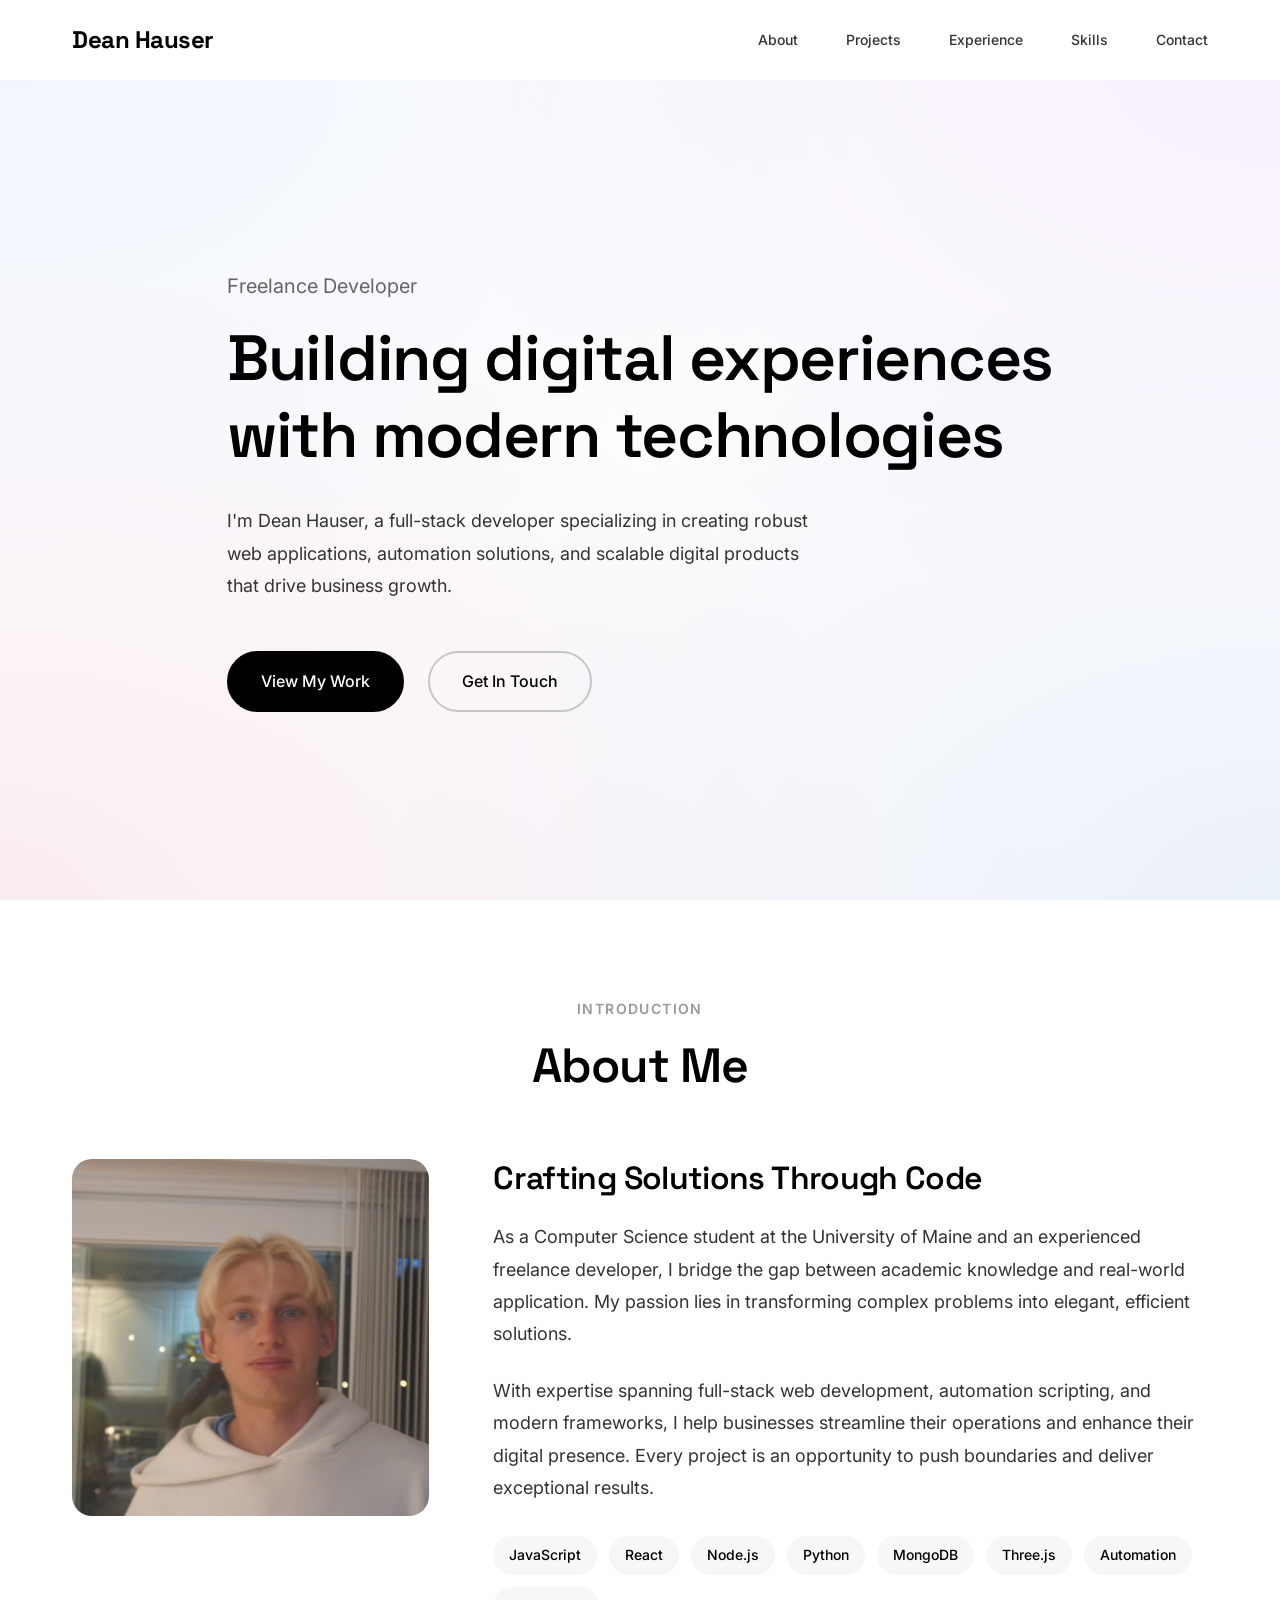
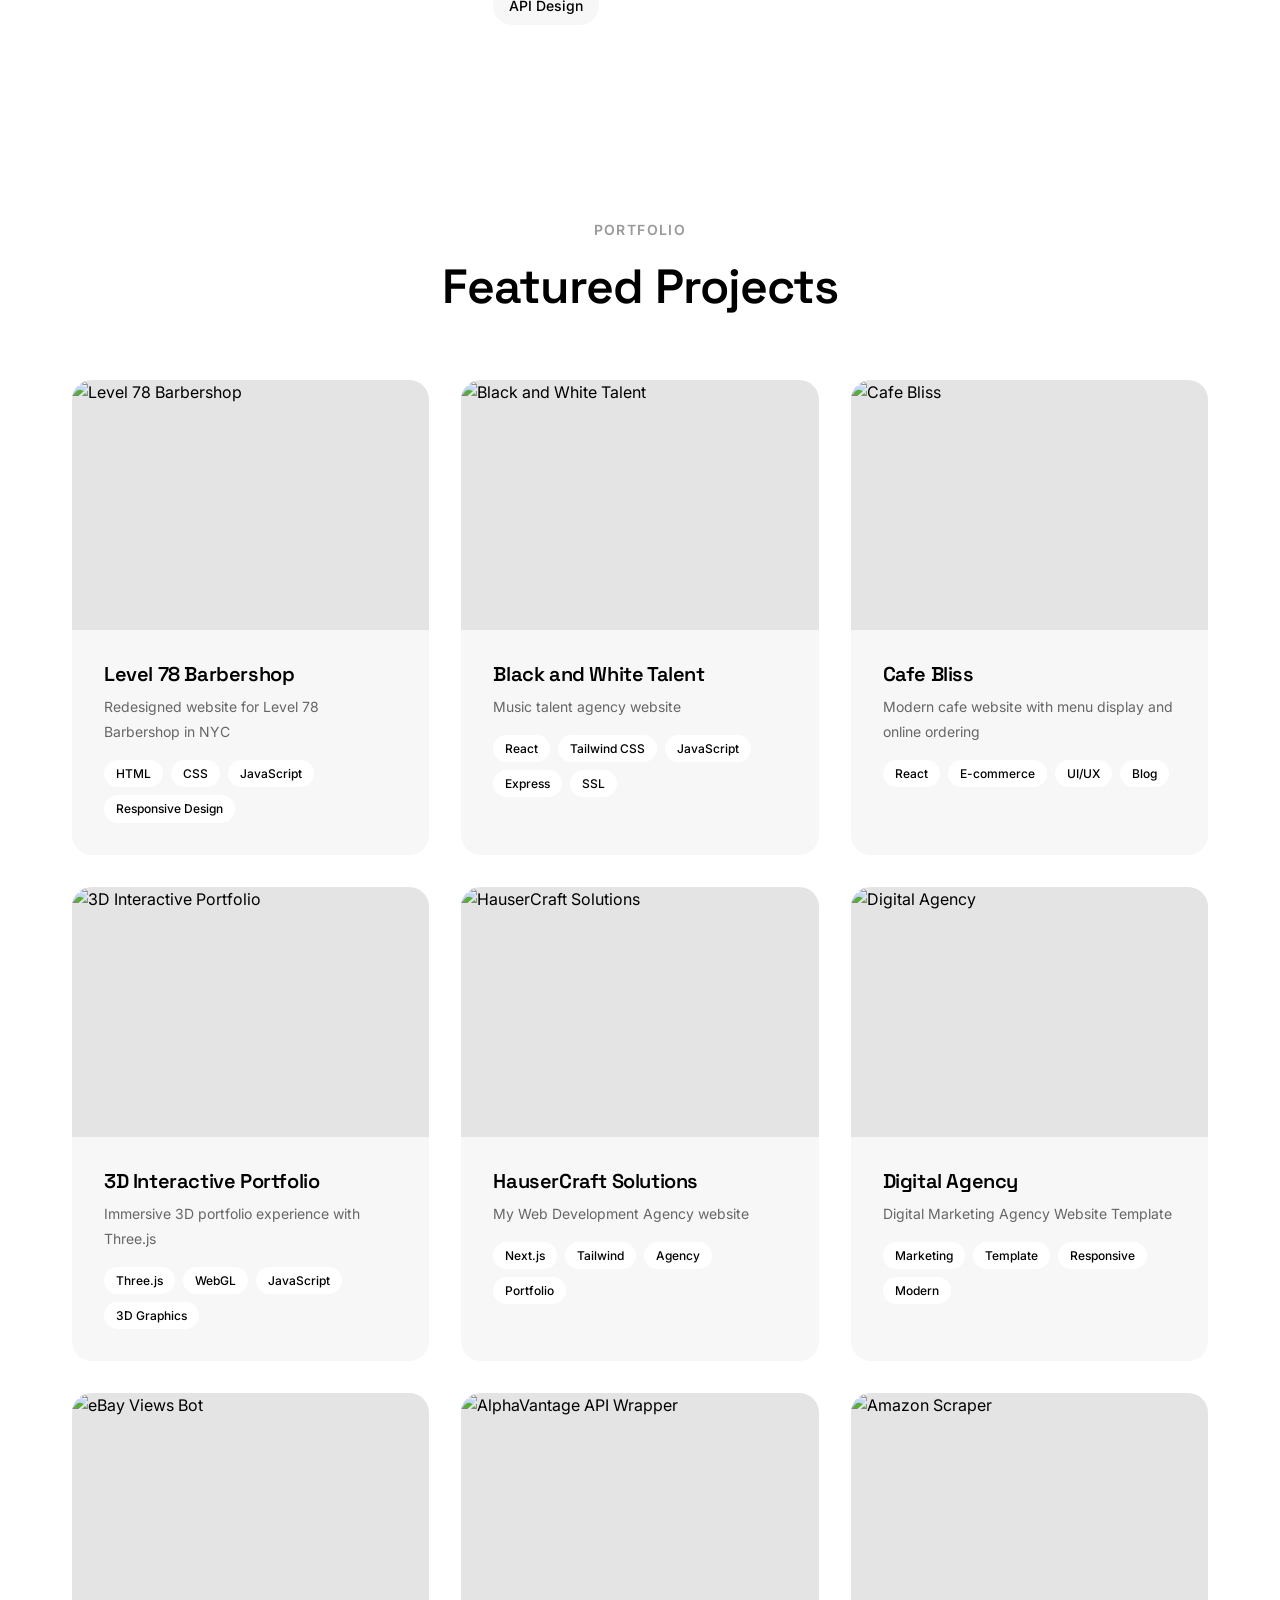
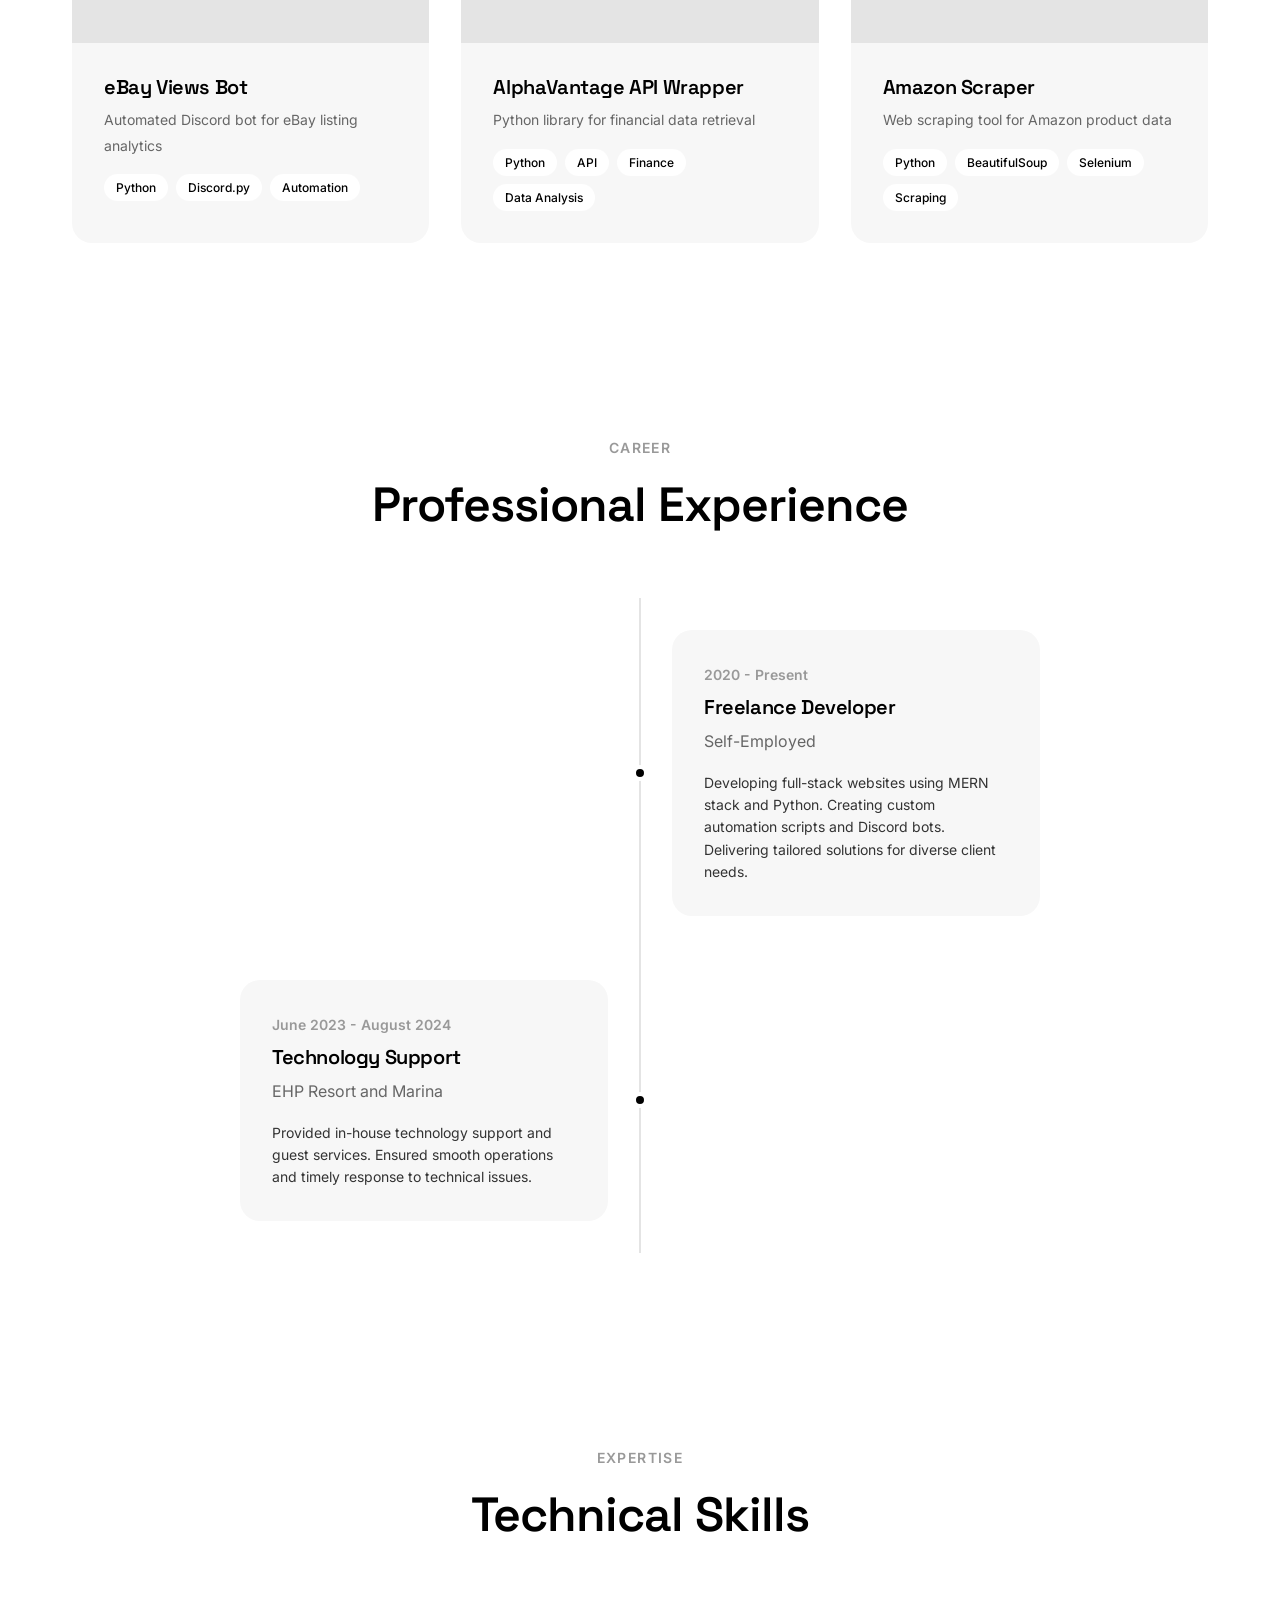
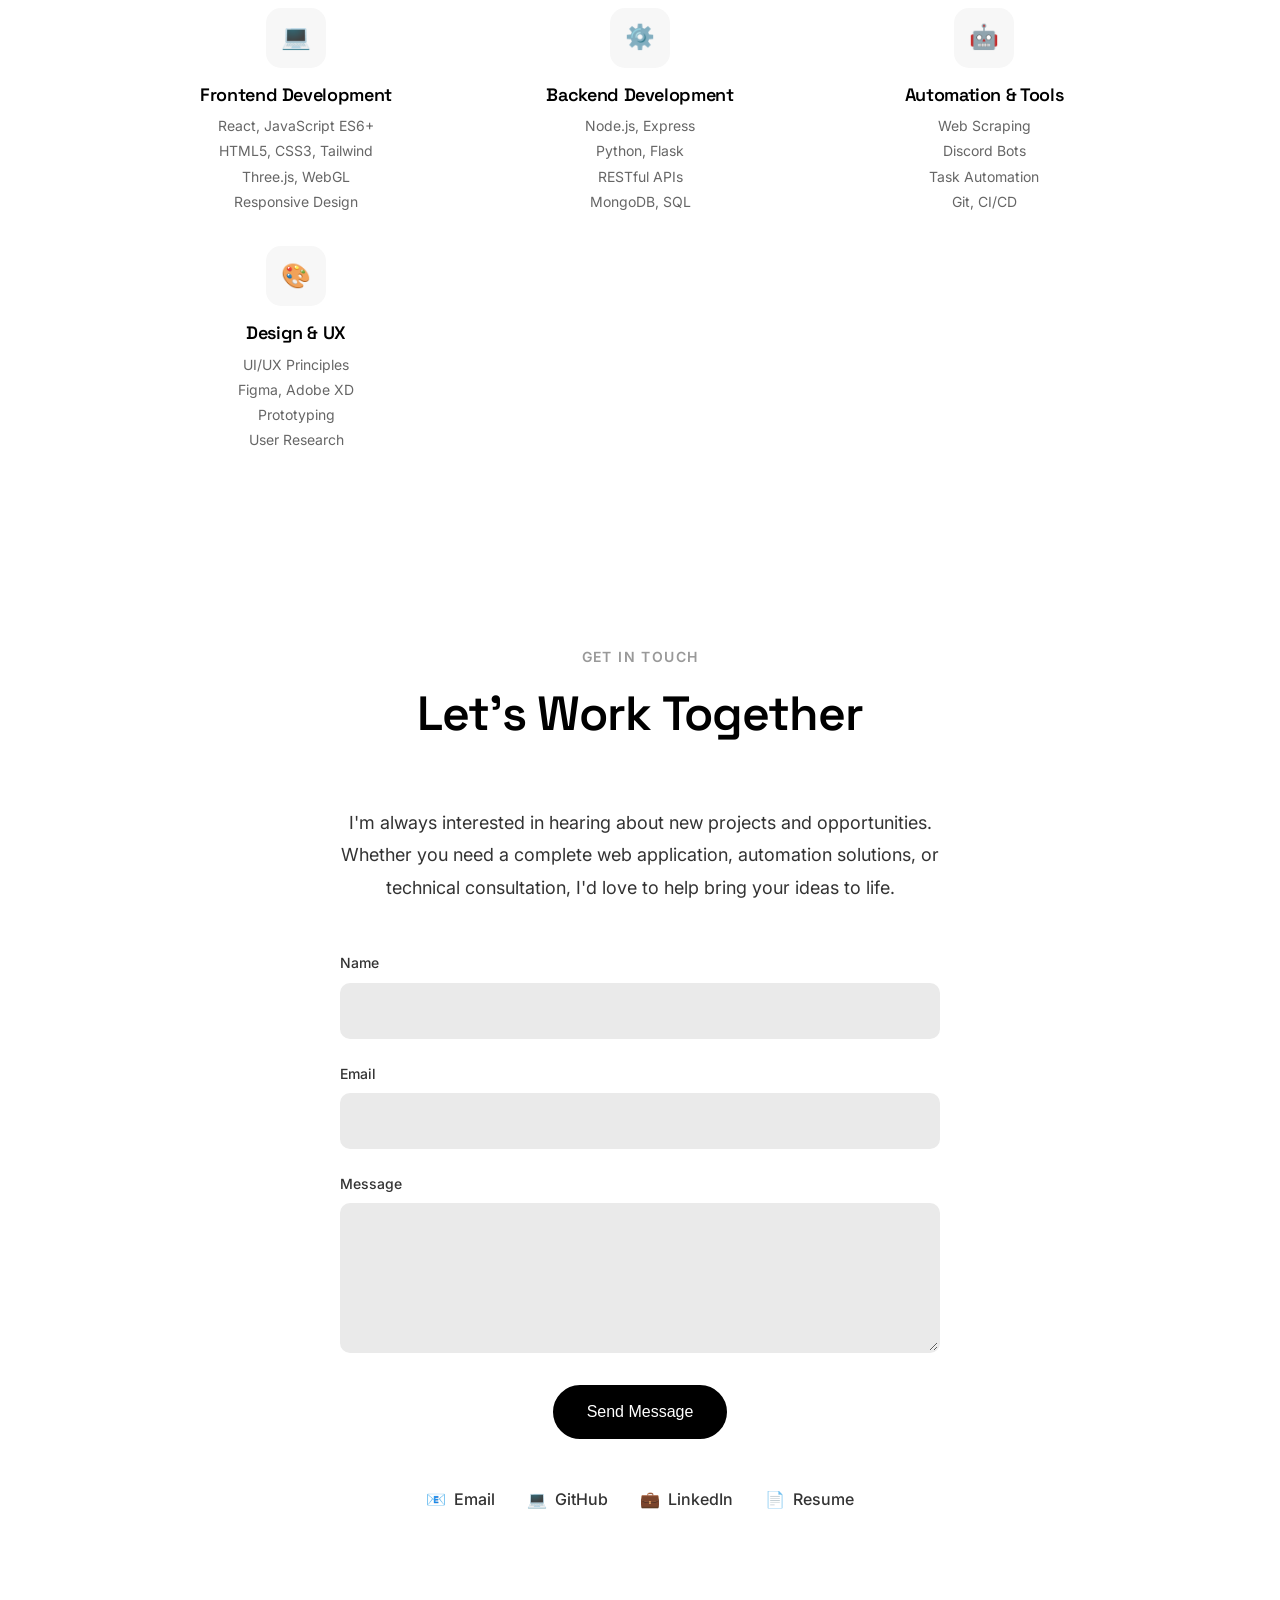
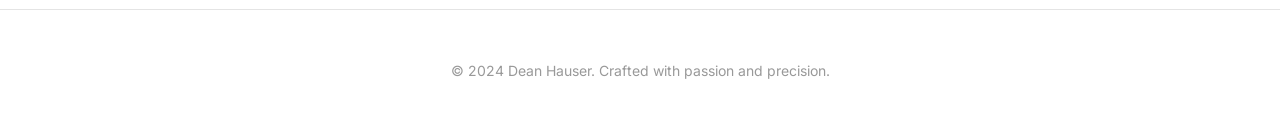
==== commit 3d8f530f: "Add project to list" ====
--- a/index.html
+++ b/index.html
@@ -1,15 +1,25 @@
 <!DOCTYPE html>
 <html lang="en">
-<head>
-    <meta charset="UTF-8">
+<head>    <meta charset="UTF-8">
     <meta name="viewport" content="width=device-width, initial-scale=1.0">
-    <meta name="description" content="Dean Hauser - Freelance Full-Stack Developer specializing in modern web applications, automation, and scalable solutions">
-    <meta name="keywords" content="Dean Hauser, web developer, full-stack, freelance, MERN stack, Python, automation">
+    <meta name="description" content="Expert Full-Stack Developer in NYC | Dean Hauser specializes in modern web applications, automation solutions, and scalable digital products. 5+ years of experience in MERN stack, Python, and Three.js development.">
+    <meta name="keywords" content="Full Stack Developer Maine, Web Developer Portland, JavaScript Developer, React Developer, Python Automation Expert, MERN Stack Developer, Three.js Developer, Freelance Web Developer">
     <meta name="author" content="Dean Hauser">
-    <meta property="og:title" content="Dean Hauser - Freelance Developer">
-    <meta property="og:description" content="Building modern web experiences with cutting-edge technologies">
+    <meta name="robots" content="index, follow">
+    <meta name="language" content="English">
+    <meta name="revisit-after" content="7 days">
+    <meta property="og:title" content="Dean Hauser | Full-Stack Developer Portfolio | Web & Automation Expert">
+    <meta property="og:description" content="Experienced full-stack developer specializing in modern web applications, automation solutions, and scalable digital products. View my portfolio of successful projects.">
     <meta property="og:type" content="website">
-    <title>Dean Hauser • Freelance Developer</title>
+    <meta property="og:url" content="https://deanhauser.dev">
+    <meta property="og:image" content="https://deanhauser.dev/person.jpg">
+    <meta property="og:site_name" content="Dean Hauser Portfolio">
+    <meta name="twitter:card" content="summary_large_image">
+    <meta name="twitter:title" content="Dean Hauser | Full-Stack Developer Portfolio">
+    <meta name="twitter:description" content="Expert full-stack developer specializing in modern web applications and automation solutions. View my portfolio.">
+    <meta name="twitter:image" content="https://deanhauser.dev/person.jpg">
+    <link rel="canonical" href="https://deanhauser.dev">
+    <title>Dean Hauser • Expert Full-Stack Developer | Web Applications & Automation Solutions</title>
     
     <!-- Fonts -->
     <link rel="preconnect" href="https://fonts.googleapis.com">
@@ -799,6 +809,49 @@
             }
         }
     </style>
+    <!-- Schema Markup -->
+    <script type="application/ld+json">
+    {
+        "@context": "http://schema.org",
+        "@type": "Person",
+        "name": "Dean Hauser",
+        "jobTitle": "Full-Stack Developer",
+        "url": "https://izzicooki.github.io",
+        "image": "https://deanhauser.dev/person.jpg",
+        "sameAs": [
+            "https://github.com/IzziCooki",
+            "https://www.linkedin.com/in/dean-hauser-813b10244"
+        ],
+        "alumniOf": {
+            "@type": "CollegeOrUniversity",
+            "name": "University of Maine"
+        },
+        "knowsAbout": ["Web Development", "JavaScript", "React", "Node.js", "Python", "MongoDB", "Three.js", "Automation", "API Design"],
+        "worksFor": {
+            "@type": "Organization",
+            "name": "Self-Employed",
+            "description": "Freelance Full-Stack Development Services"
+        },
+        "makesOffer": {
+            "@type": "Offer",
+            "itemOffered": [{
+                "@type": "Service",
+                "name": "Web Application Development",
+                "description": "Custom web applications using modern technologies"
+            },
+            {
+                "@type": "Service",
+                "name": "Automation Solutions",
+                "description": "Custom automation scripts and tools"
+            },
+            {
+                "@type": "Service",
+                "name": "API Development",
+                "description": "RESTful API design and implementation"
+            }]
+        }
+    }
+    </script>
 </head>
 <body>
     <!-- Header -->
@@ -847,7 +900,7 @@
             </div>
             <div class="about-content">
                 <div class="about-image">
-                    <img src="person.jpg" alt="Dean Hauser" loading="lazy">
+                    <img src="person.jpg" alt="Dean Hauser - Full Stack Developer and Automation Expert from Maine" loading="lazy">
                 </div>
                 <div class="about-text">
                     <h3>Crafting Solutions Through Code</h3>
@@ -1027,6 +1080,13 @@
                 tech: ["HTML", "CSS", "JavaScript", "Responsive Design"]
             },
             {
+                title: "Black and White Talent",
+                description: "Music talent agency website",
+                image: "https://i.ibb.co/3YG0t1yx/Screenshot-from-2025-12-22-12-53-34.png",
+                link: "https://blackandwhitetalent.com",
+                tech: ["React", "Tailwind CSS", "JavaScript", "Express", "SSL"]
+            },
+            {
                 title: "Cafe Bliss",
                 description: "Modern cafe website with menu display and online ordering",
                 image: "https://i.postimg.cc/kXsX2Y8M/cafe-bliss-page.png",
@@ -1299,3 +1359,4 @@
     </script>
 </body>
 </html>
+
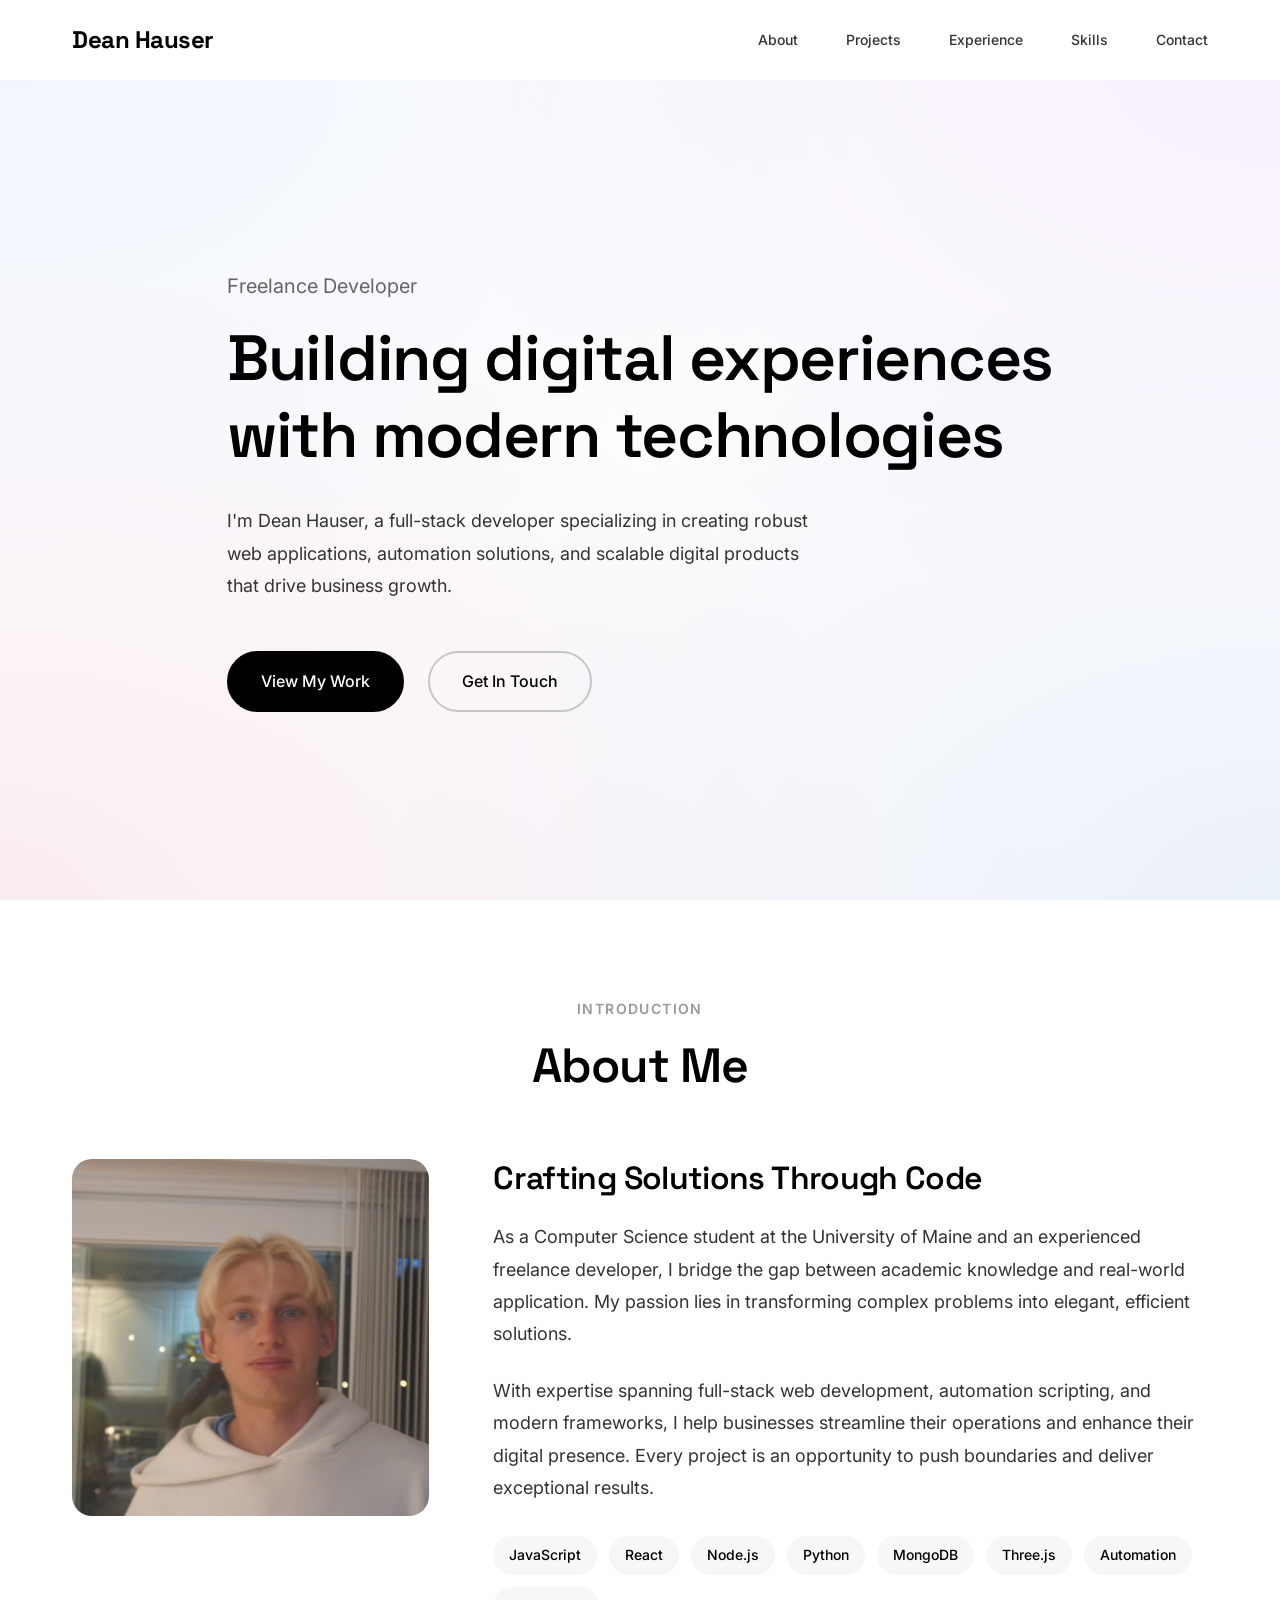
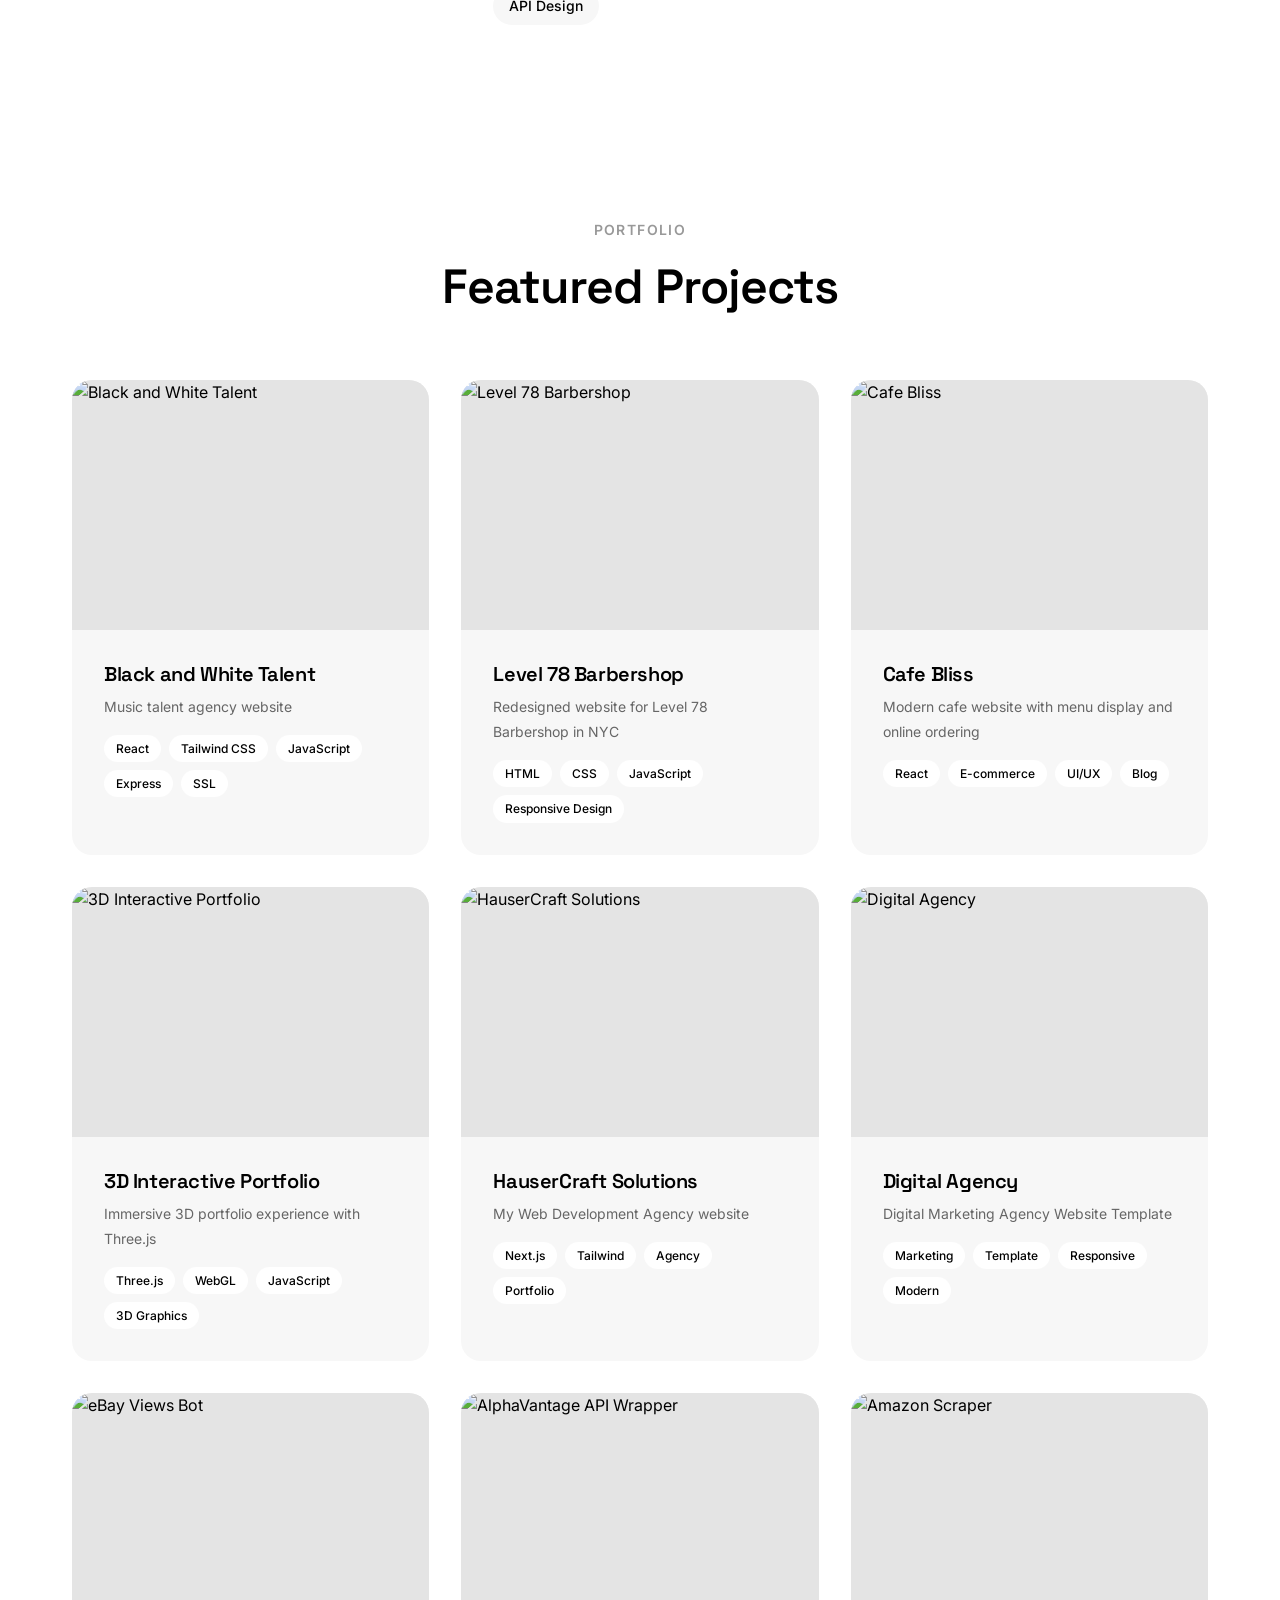
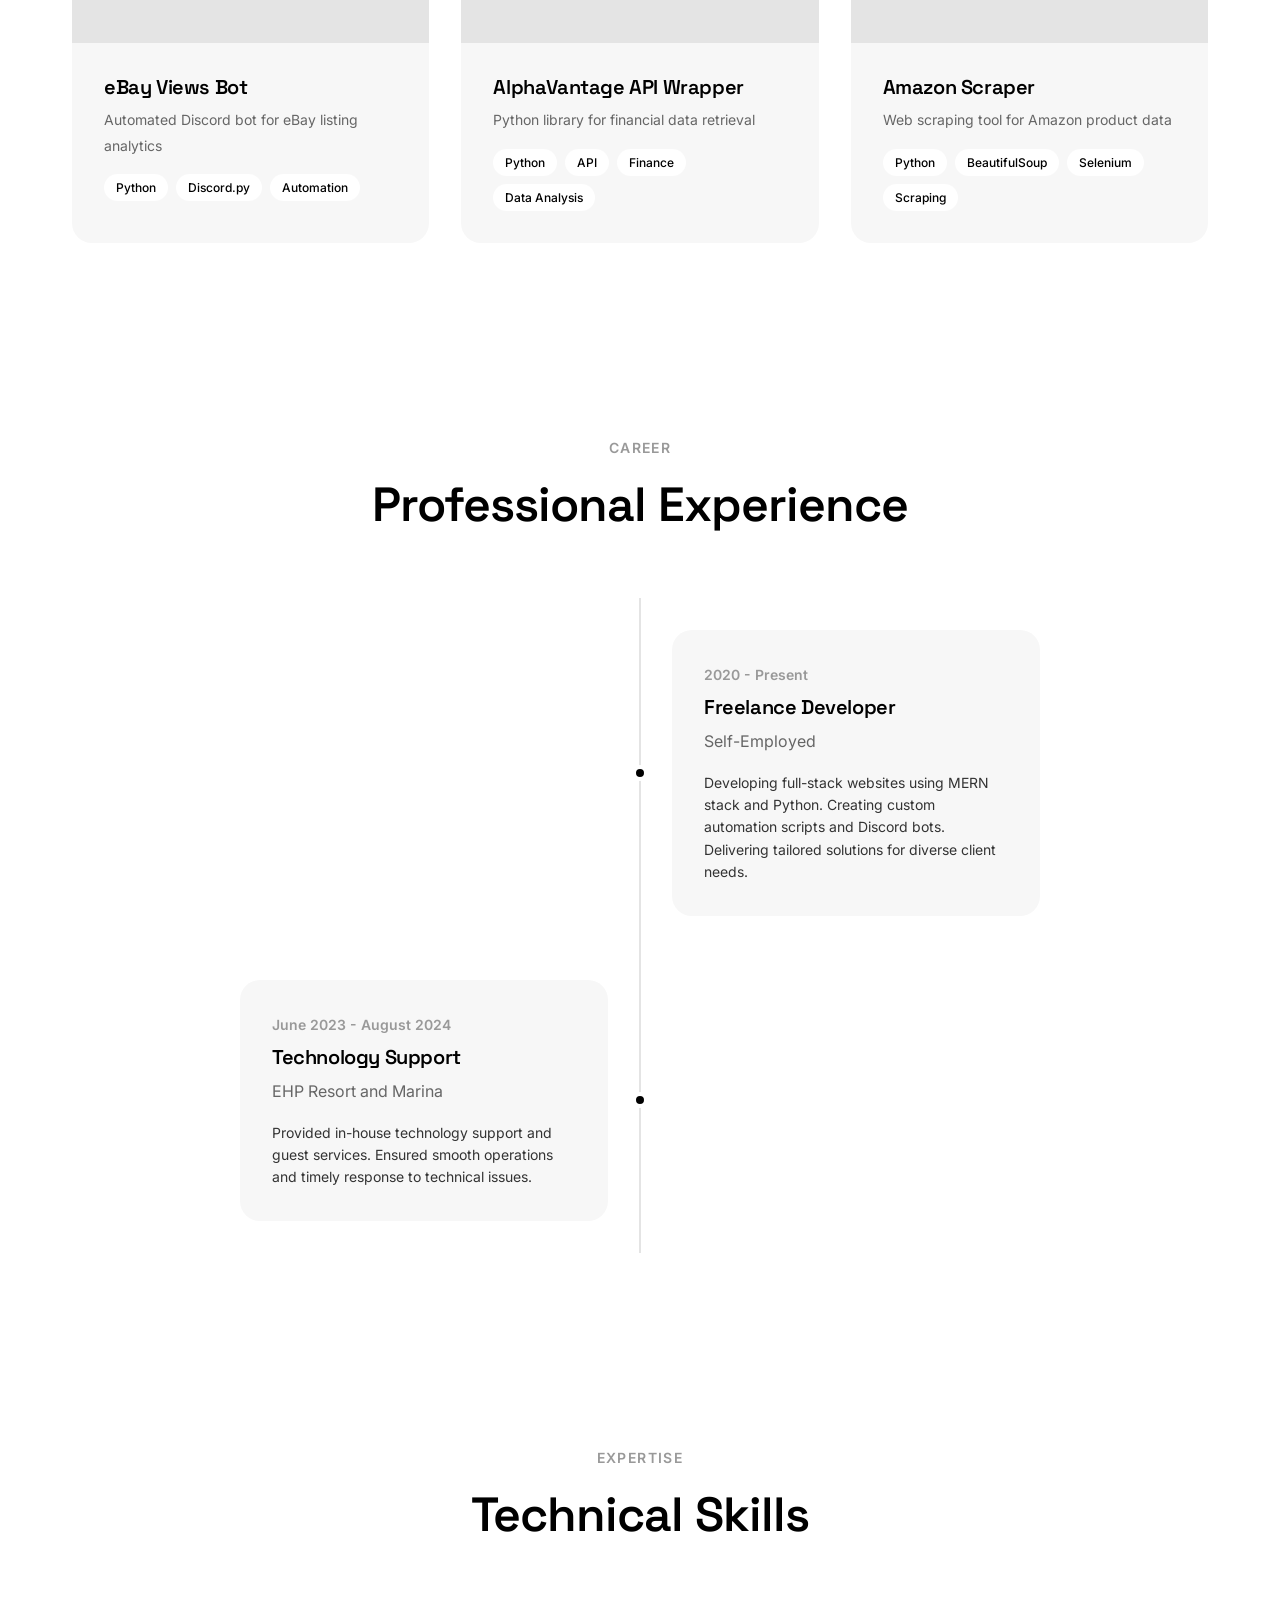
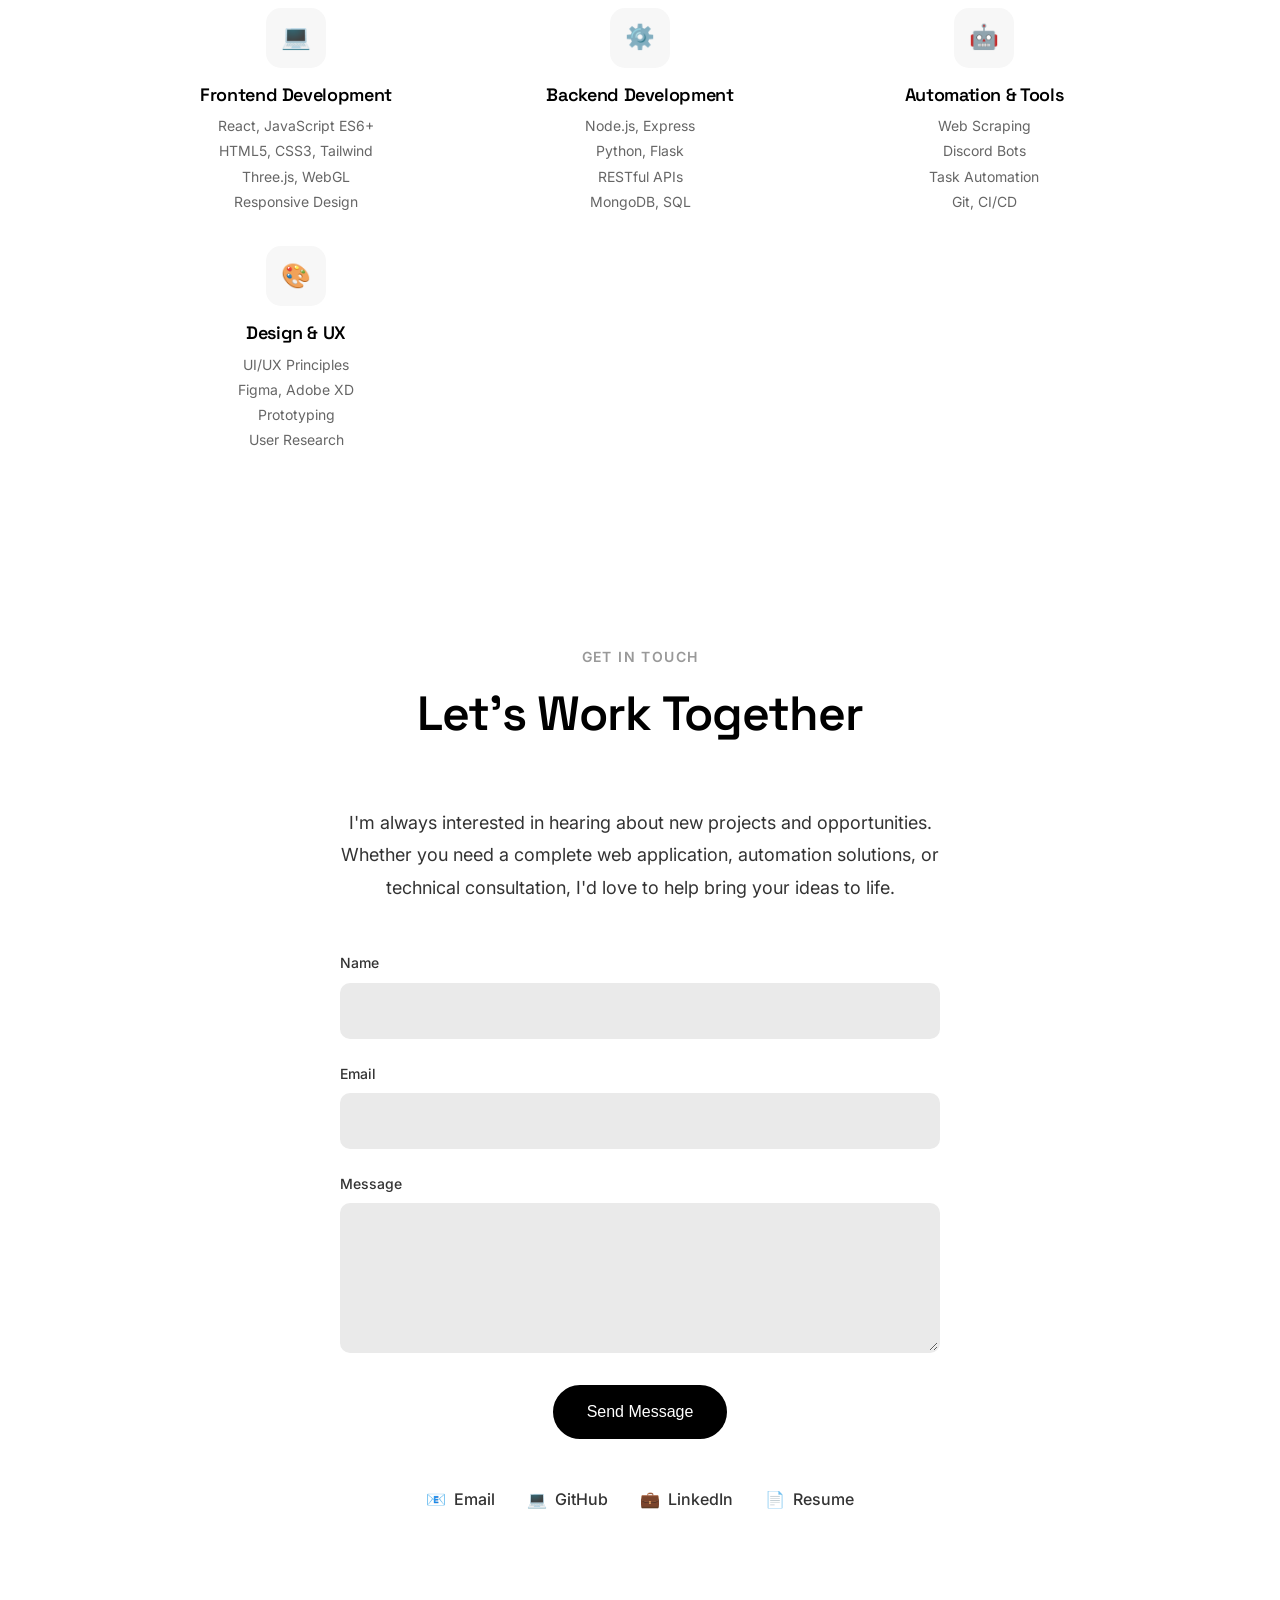
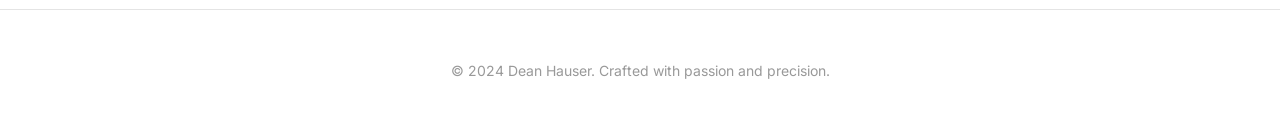
==== commit e78b6e99: "Update projects list" ====
--- a/index.html
+++ b/index.html
@@ -1073,18 +1073,18 @@
         // Data
         const projectsData = [
             {
-                title: "Level 78 Barbershop",
-                description: "Redesigned website for Level 78 Barbershop in NYC",
-                image: "https://img1.wsimg.com/isteam/ip/3d27f00d-0faf-400b-9e7d-8e11d3842896/fb_183143192455787_1440x1440.jpg/:/cr=t:0%25,l:0%25,w:100%25,h:100%25/rs=w:1342,cg=true",
-                link: "http://level78barber.w3spaces.com/",
-                tech: ["HTML", "CSS", "JavaScript", "Responsive Design"]
-            },
-            {
                 title: "Black and White Talent",
                 description: "Music talent agency website",
                 image: "https://i.ibb.co/3YG0t1yx/Screenshot-from-2025-12-22-12-53-34.png",
                 link: "https://blackandwhitetalent.com",
                 tech: ["React", "Tailwind CSS", "JavaScript", "Express", "SSL"]
+            },
+            {
+                title: "Level 78 Barbershop",
+                description: "Redesigned website for Level 78 Barbershop in NYC",
+                image: "https://img1.wsimg.com/isteam/ip/3d27f00d-0faf-400b-9e7d-8e11d3842896/fb_183143192455787_1440x1440.jpg/:/cr=t:0%25,l:0%25,w:100%25,h:100%25/rs=w:1342,cg=true",
+                link: "https://level78barber.com",
+                tech: ["HTML", "CSS", "JavaScript", "Responsive Design"]
             },
             {
                 title: "Cafe Bliss",
@@ -1360,3 +1360,4 @@
 </body>
 </html>
 
+
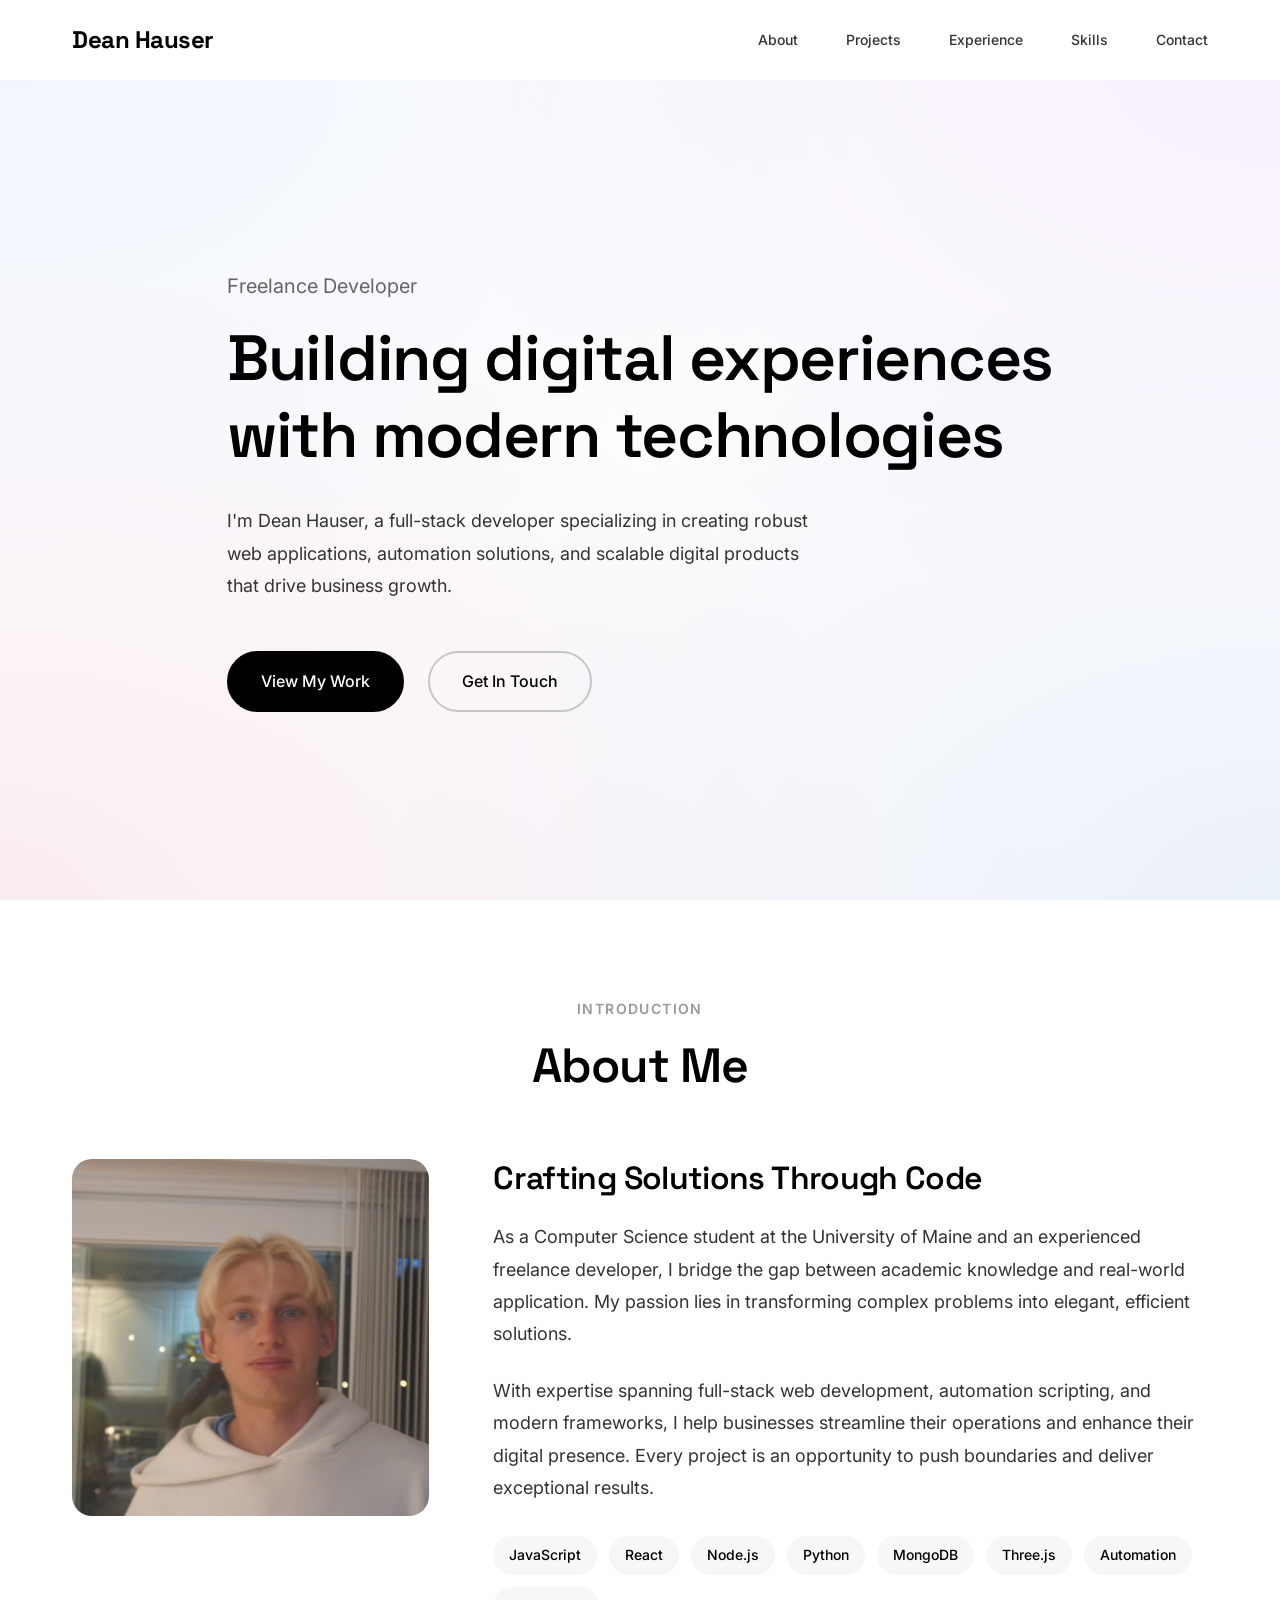
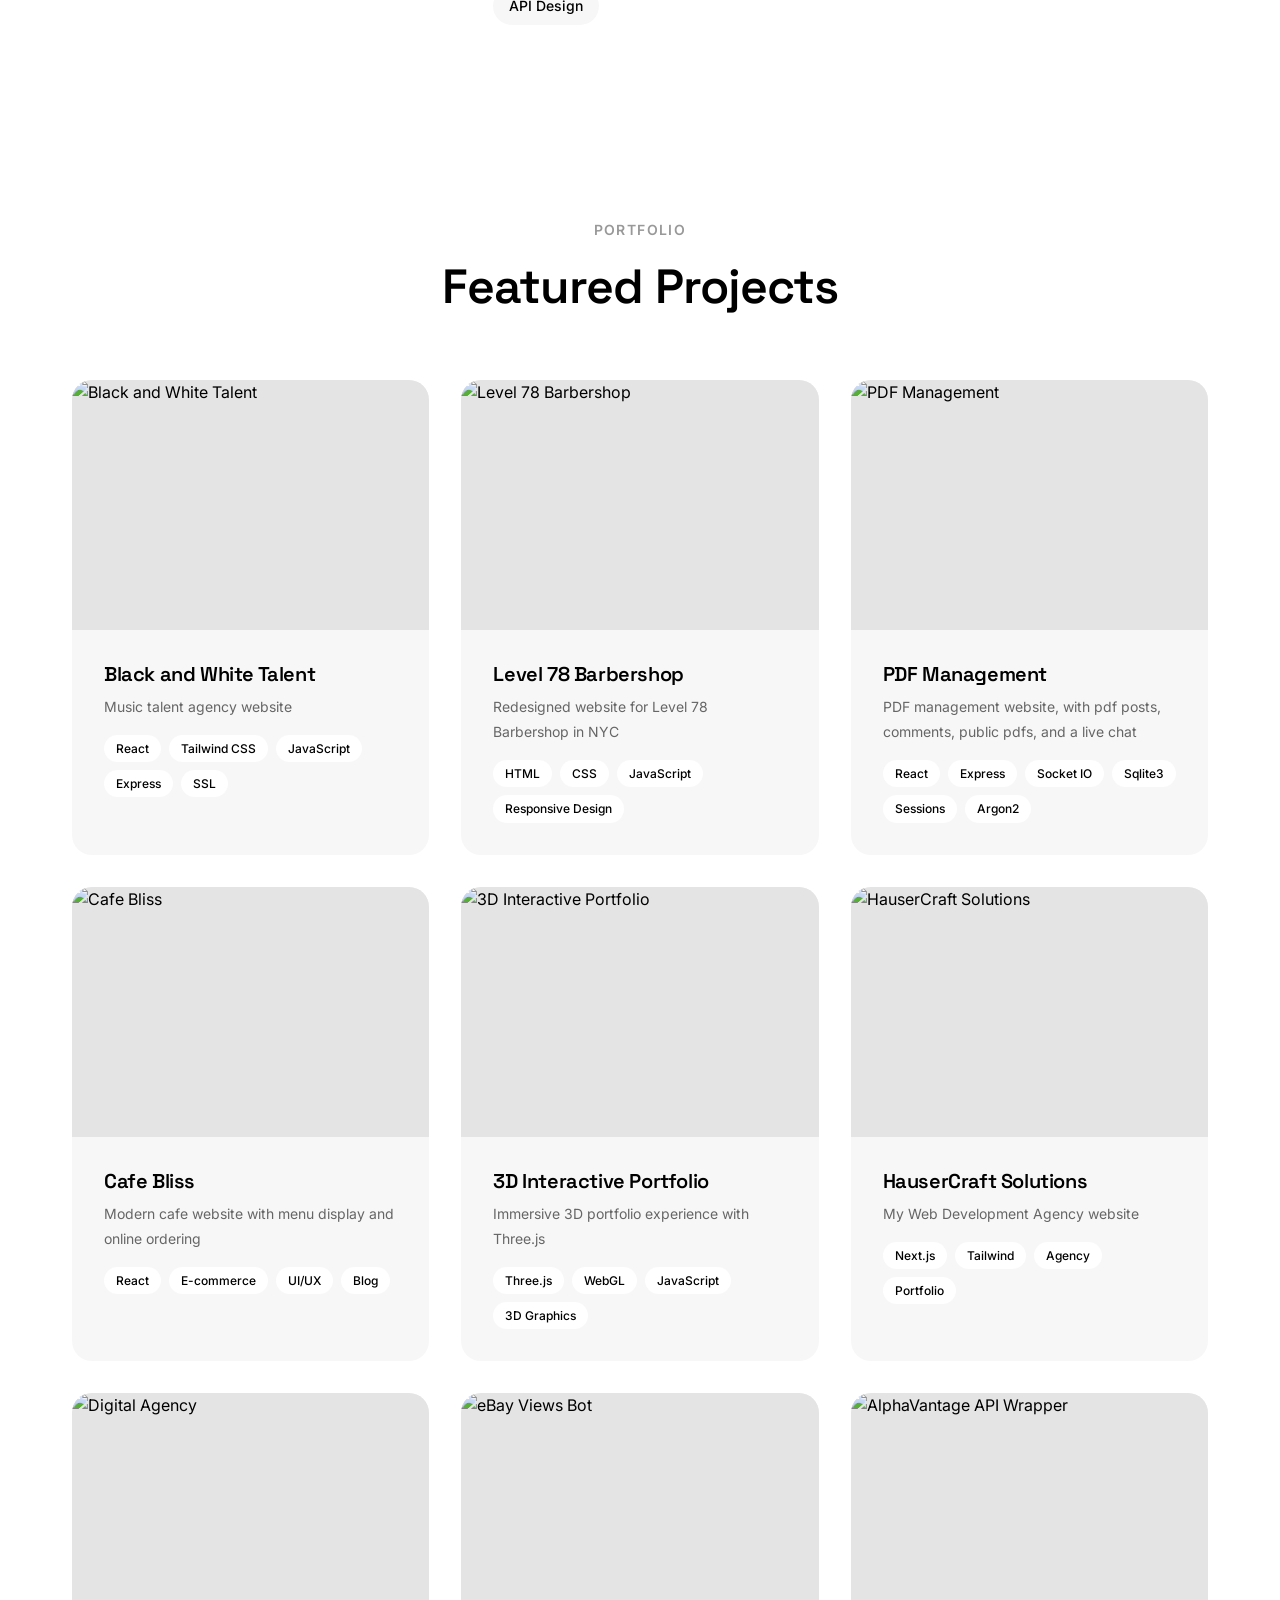
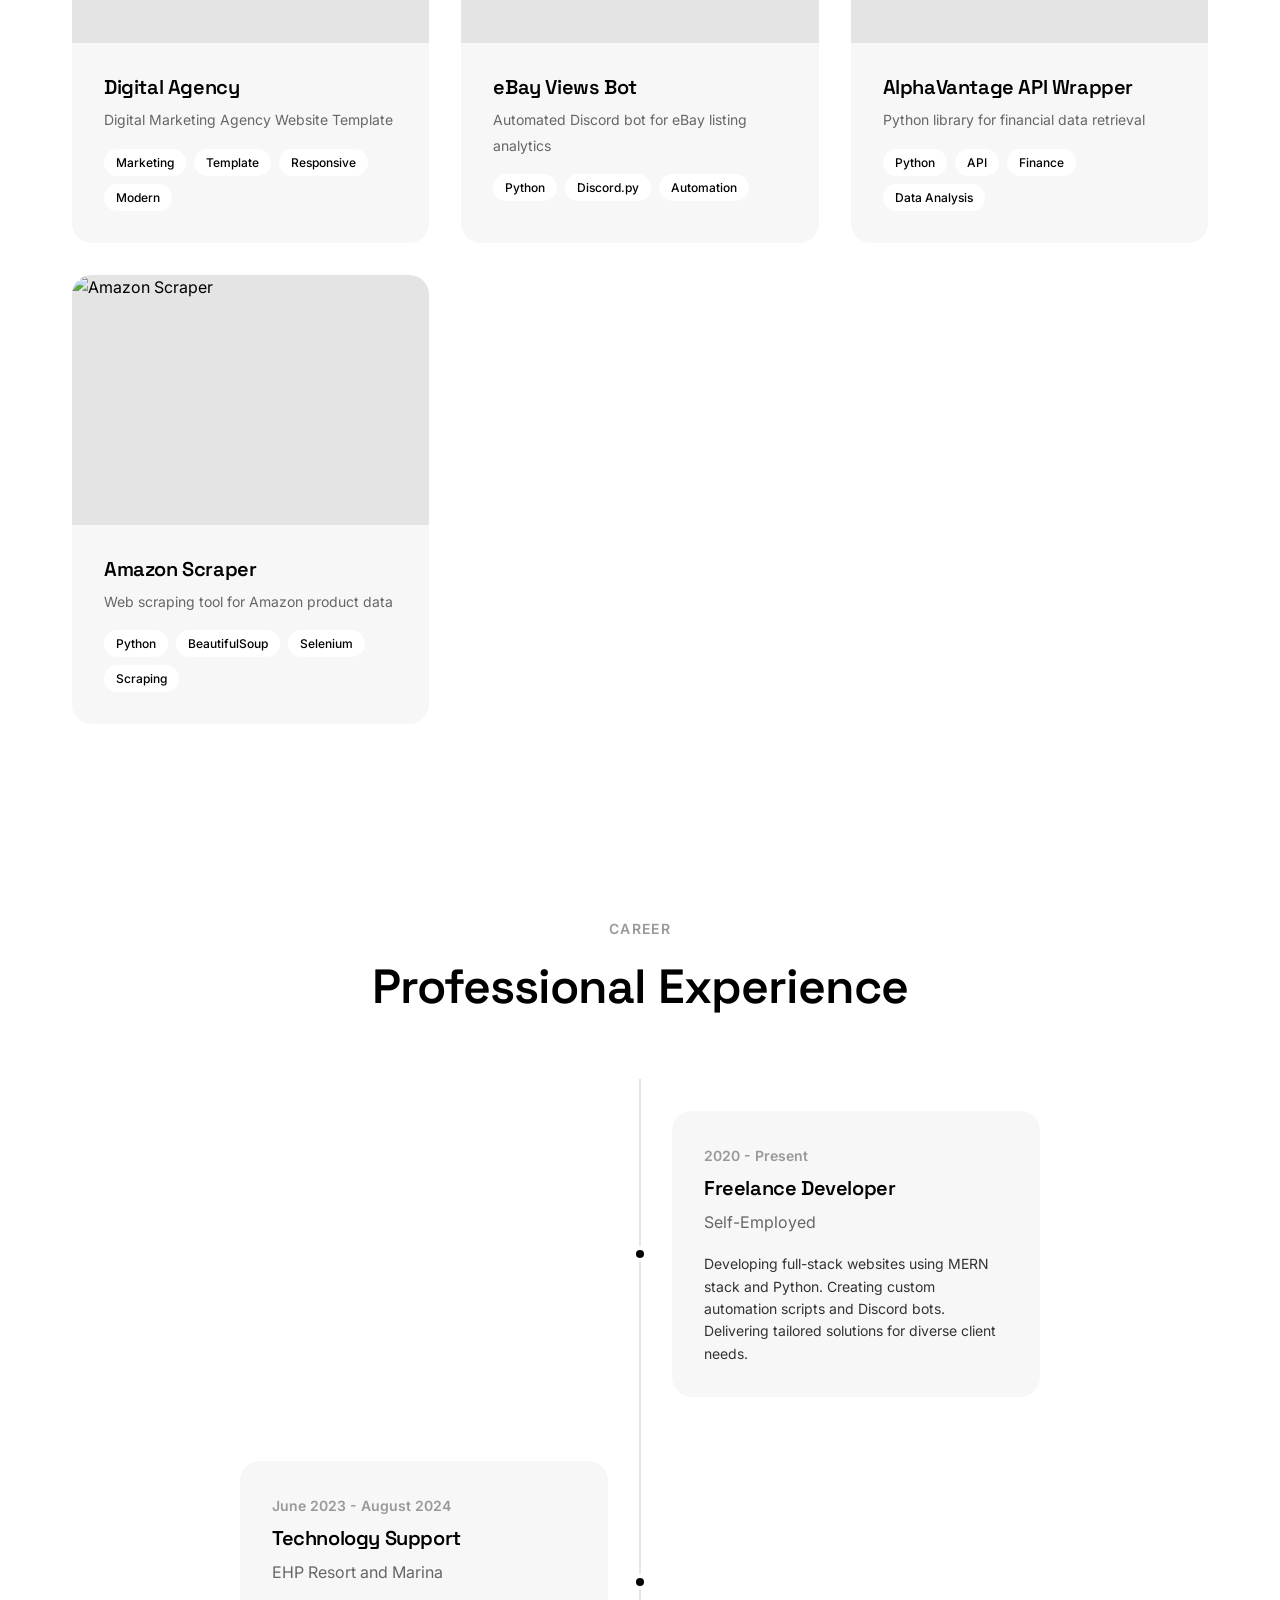
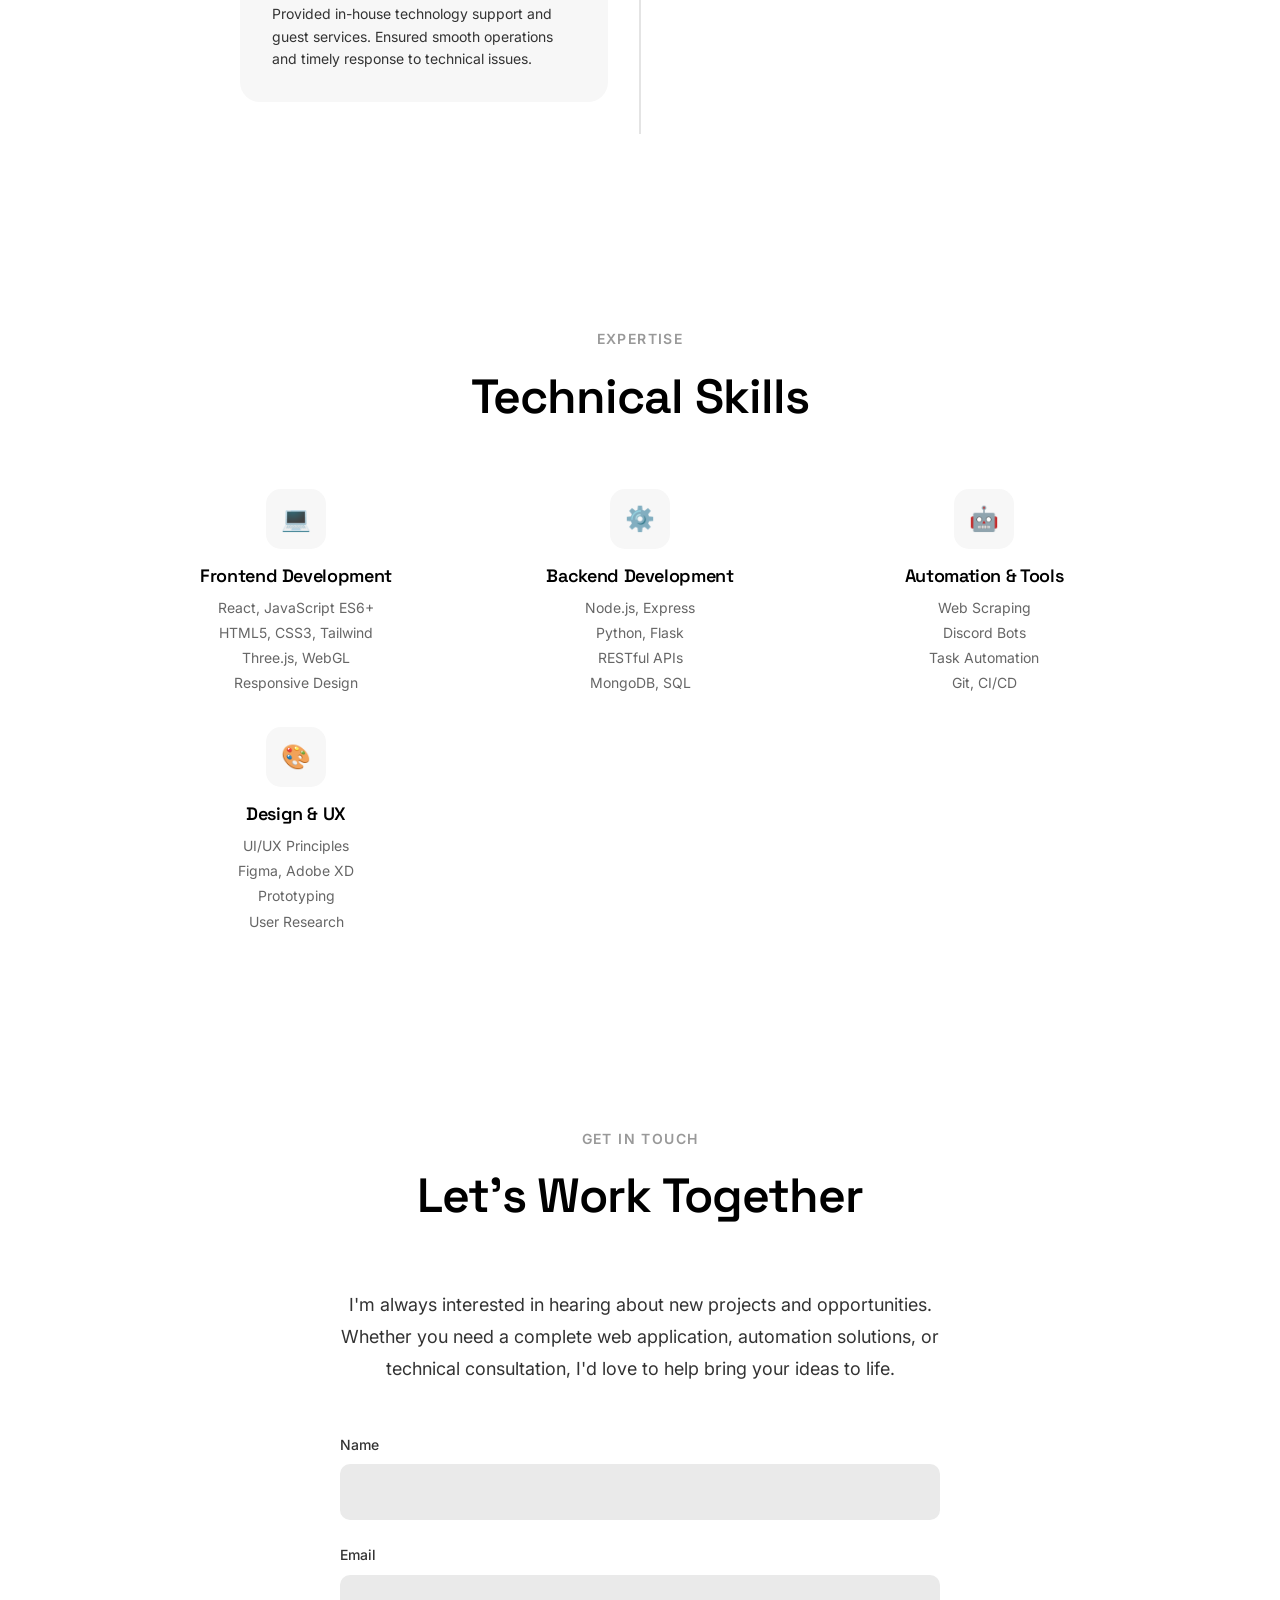
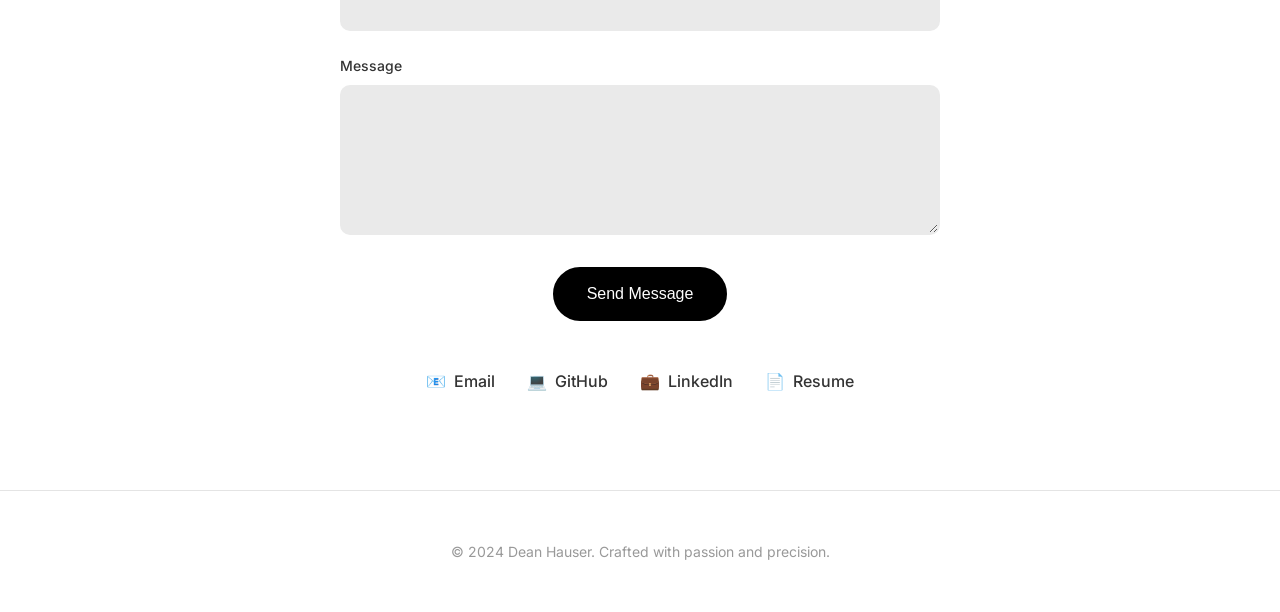
==== commit 1117ab7c: "Update fmt.Println message from 'Hello' to 'Goodbye'" ====
--- a/index.html
+++ b/index.html
@@ -1087,6 +1087,13 @@
                 tech: ["HTML", "CSS", "JavaScript", "Responsive Design"]
             },
             {
+                title: "PDF Management",
+                description: "PDF management website, with pdf posts, comments, public pdfs, and a live chat",
+                image: "https://i.ibb.co/r2DK4vGr/Screenshot-from-2025-12-22-13-00-49.png",
+                link: "https://deanhauser.me",
+                tech : ["React", "Express", "Socket IO", "Sqlite3", "Sessions", "Argon2"]
+            },
+            {
                 title: "Cafe Bliss",
                 description: "Modern cafe website with menu display and online ordering",
                 image: "https://i.postimg.cc/kXsX2Y8M/cafe-bliss-page.png",
@@ -1361,3 +1368,4 @@
 </html>
 
 
+
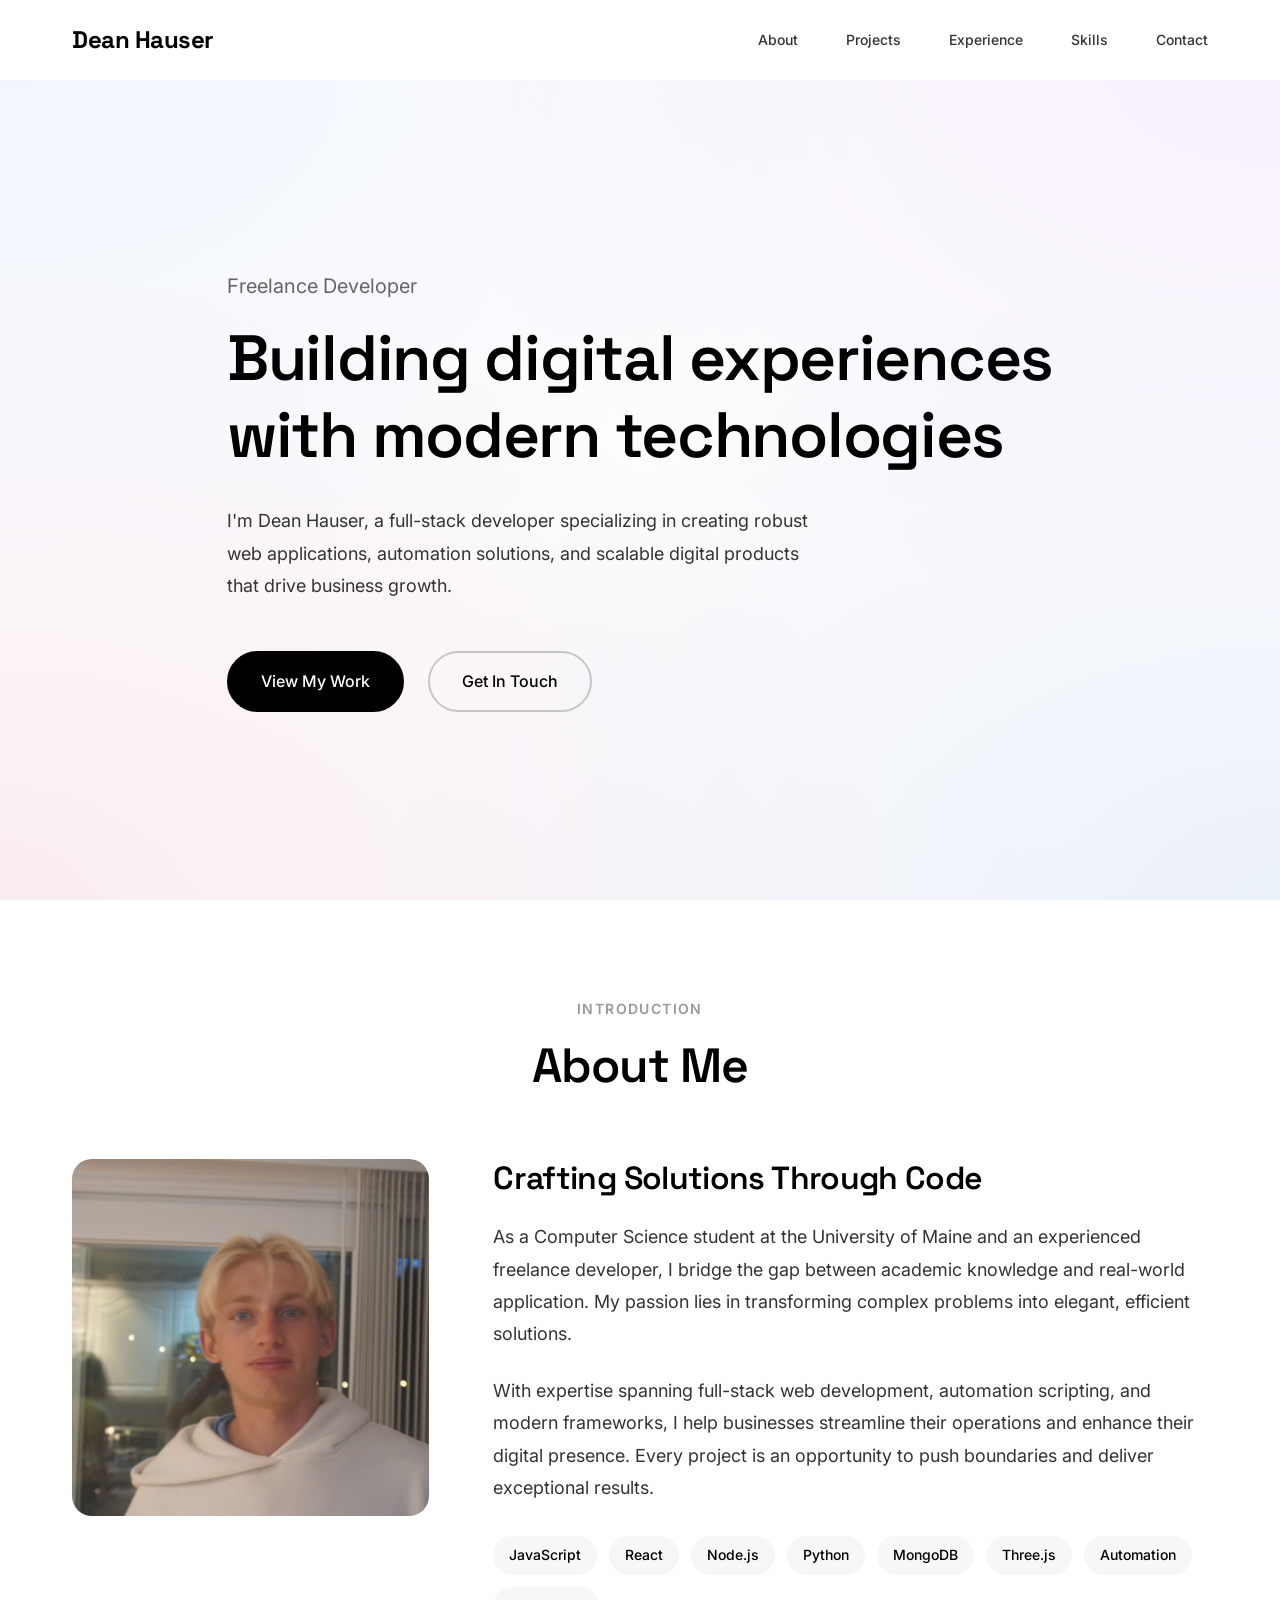
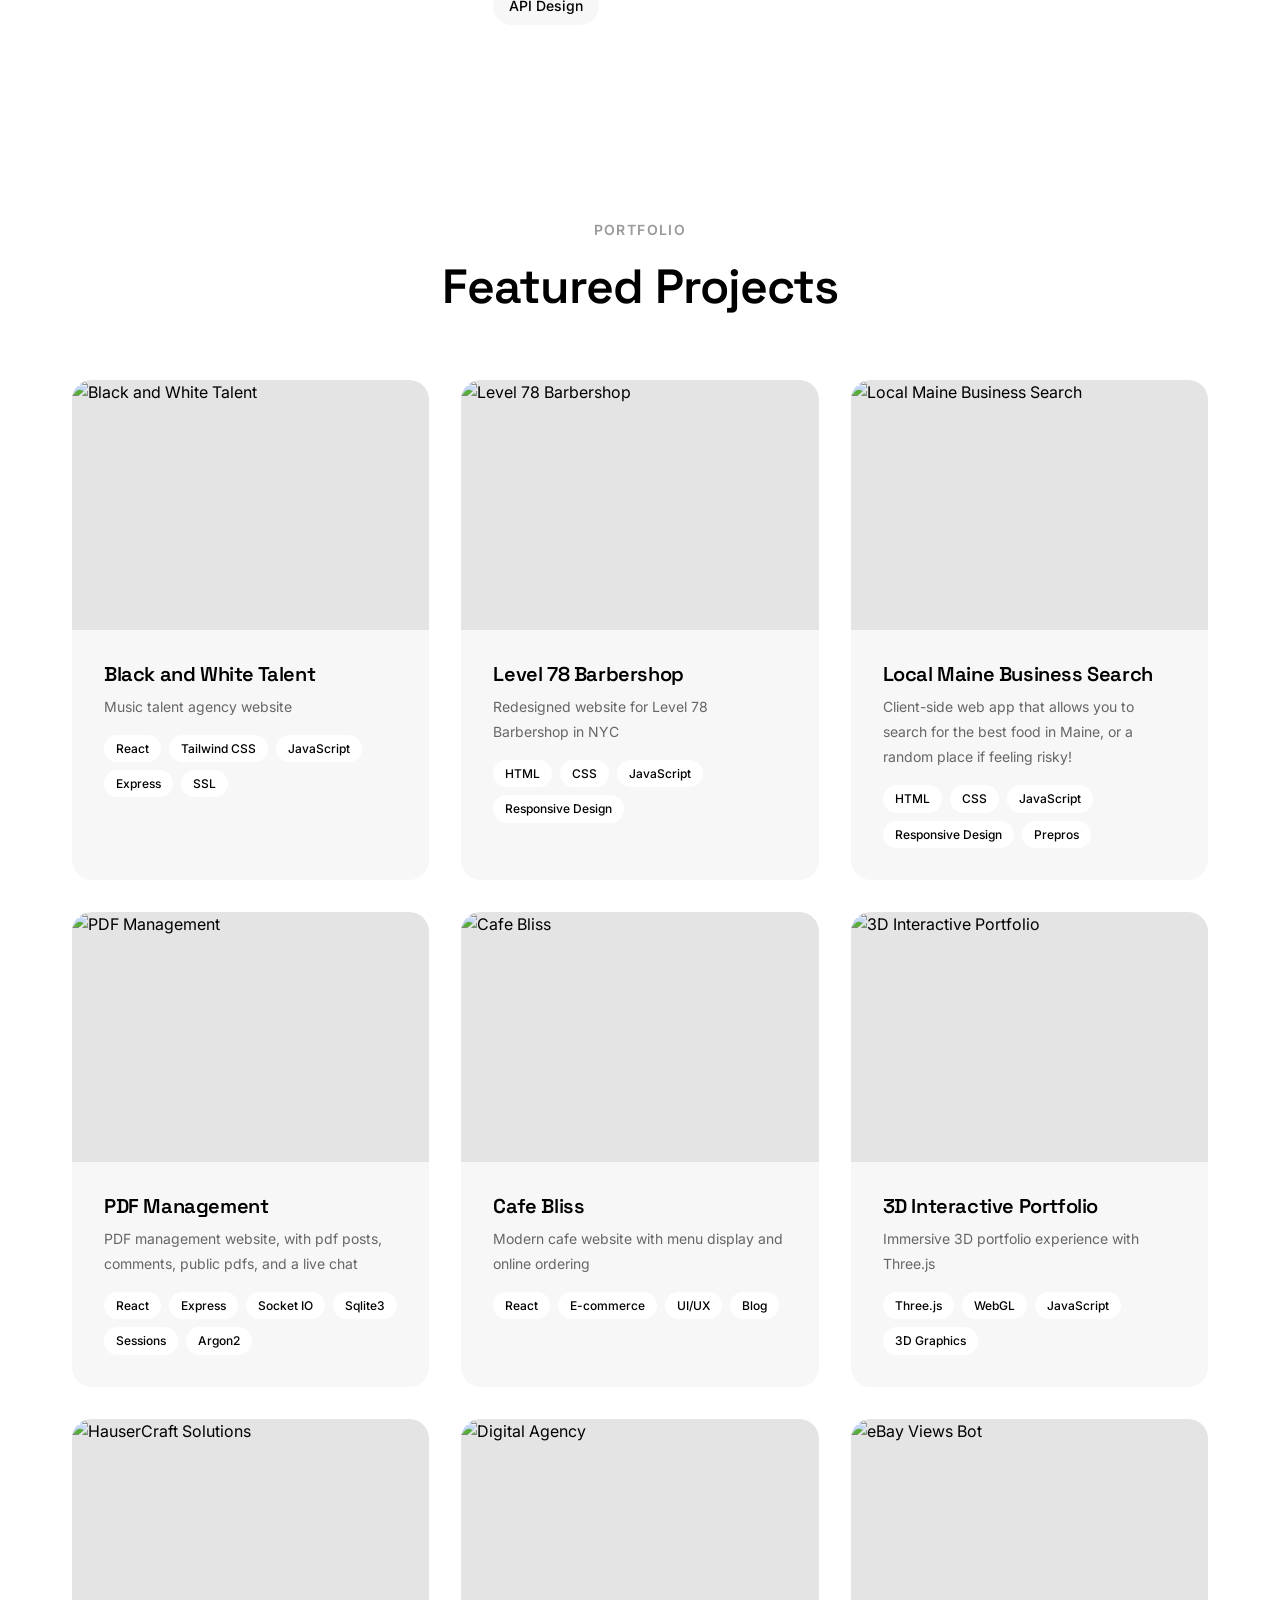
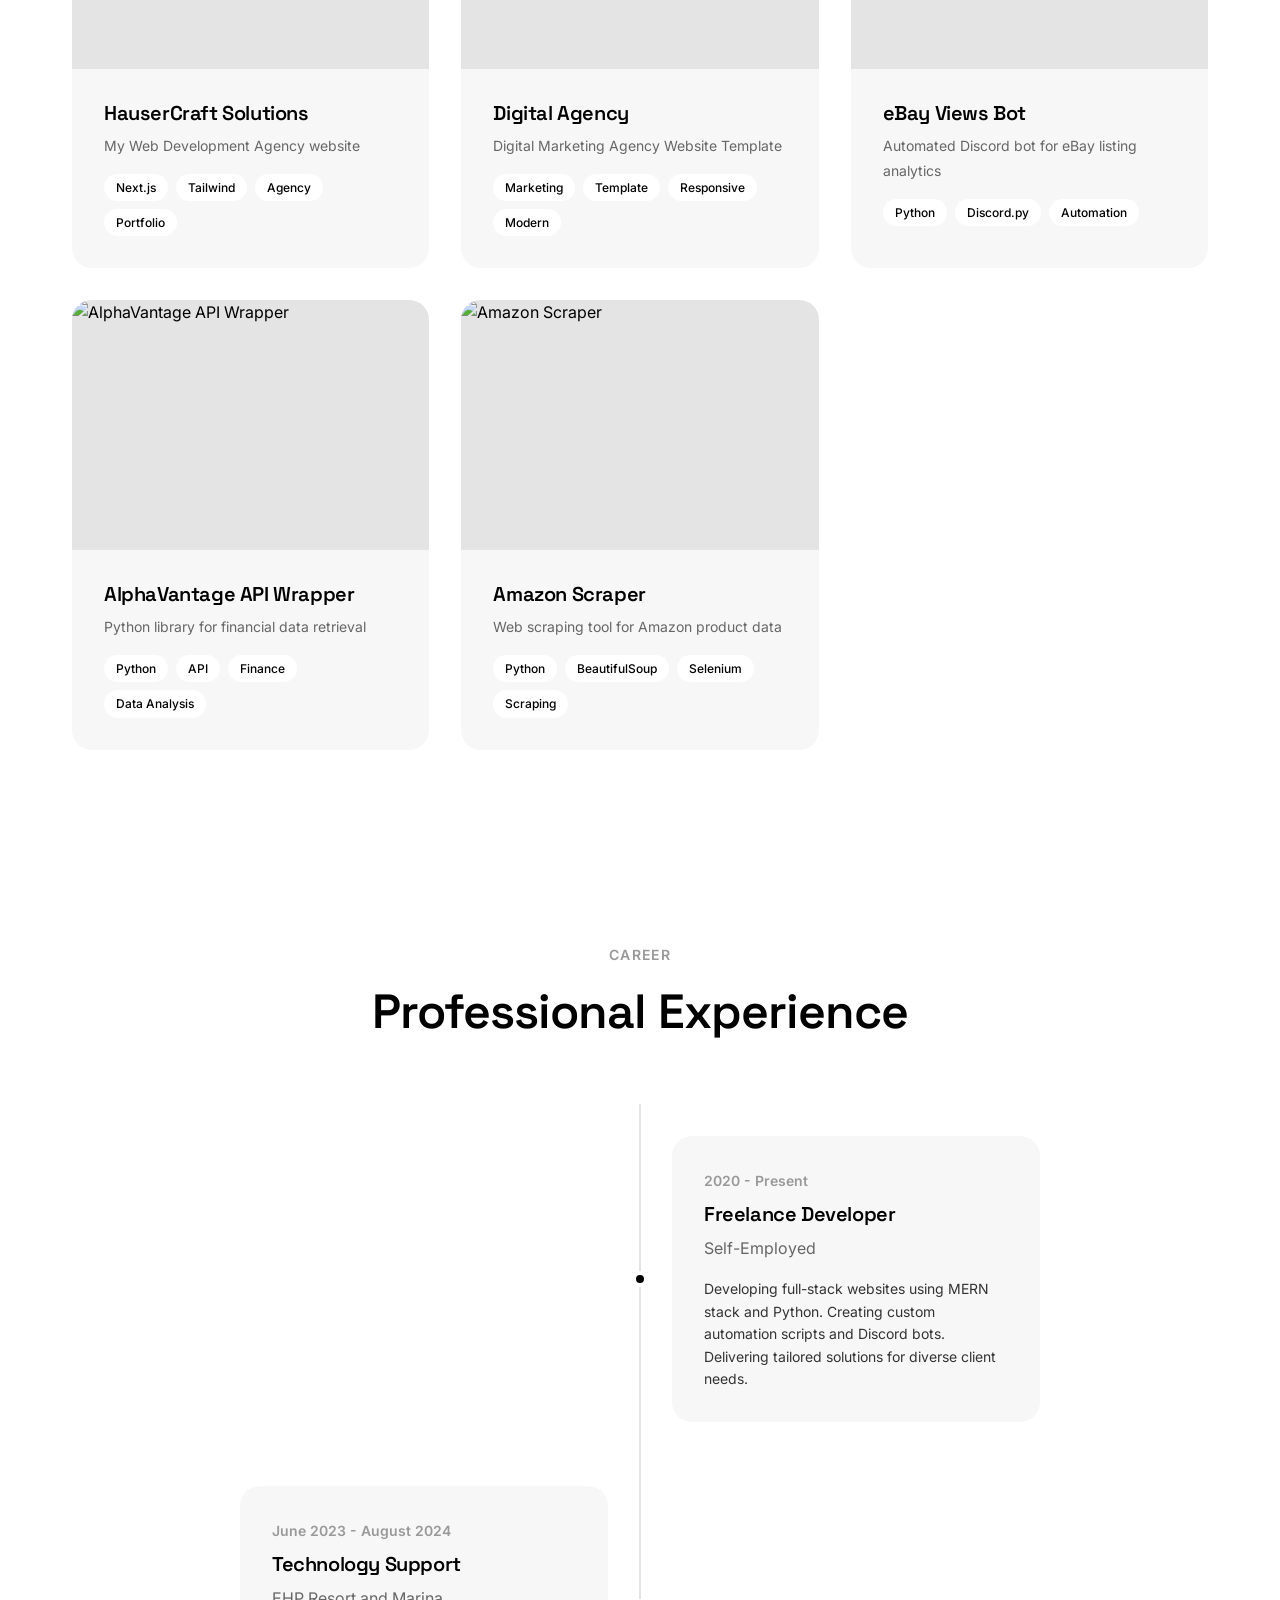
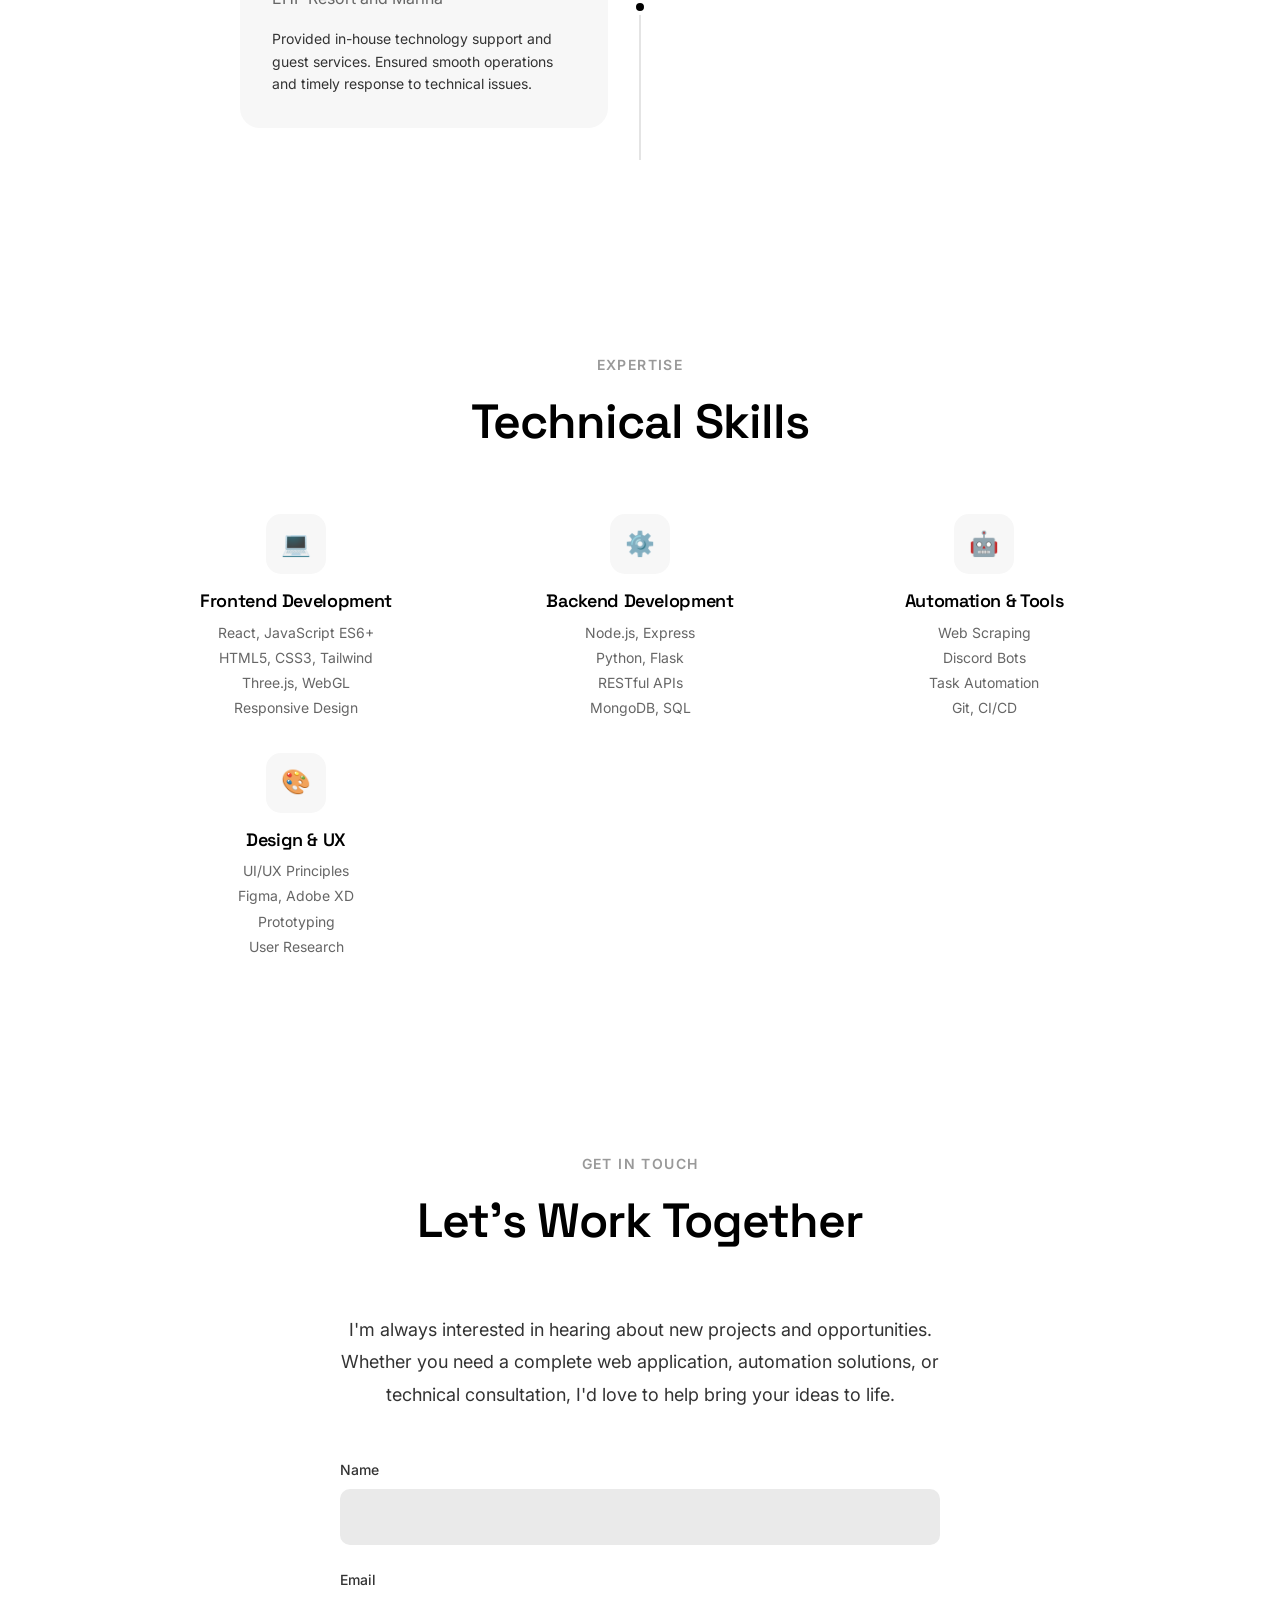
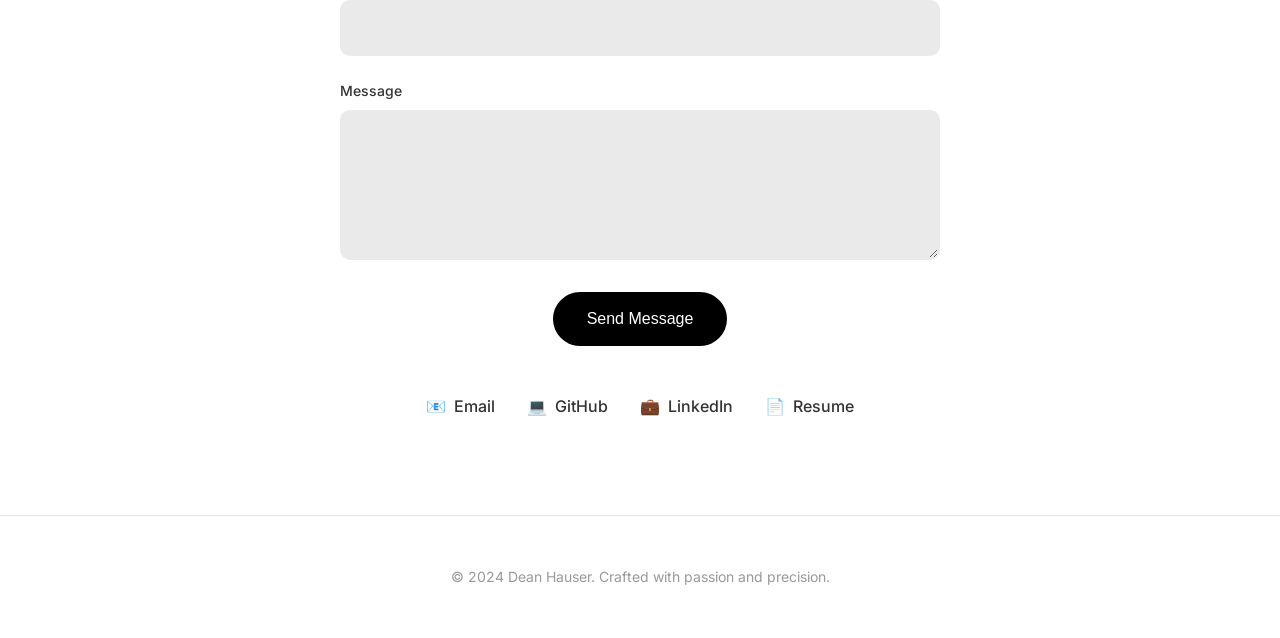
==== commit e66d543a: "Add project to list" ====
--- a/index.html
+++ b/index.html
@@ -1087,10 +1087,17 @@
                 tech: ["HTML", "CSS", "JavaScript", "Responsive Design"]
             },
             {
+                title: "Local Maine Business Search",
+                description: "Client-side web app that allows you to search for the best food in Maine, or a random place if feeling risky!",
+                image: "https://lmbs.deanhauser.dev/images/logo.jpg",
+                link: "https://lmbs.deanhauser.dev/",
+                tech: ["HTML", "CSS", "JavaScript", "Responsive Design", "Prepros"]
+            },
+            {
                 title: "PDF Management",
                 description: "PDF management website, with pdf posts, comments, public pdfs, and a live chat",
                 image: "https://i.ibb.co/r2DK4vGr/Screenshot-from-2025-12-22-13-00-49.png",
-                link: "https://deanhauser.me",
+                link: "https://pdf.deanhauser.dev",
                 tech : ["React", "Express", "Socket IO", "Sqlite3", "Sessions", "Argon2"]
             },
             {
@@ -1369,3 +1376,4 @@
 
 
 
+
